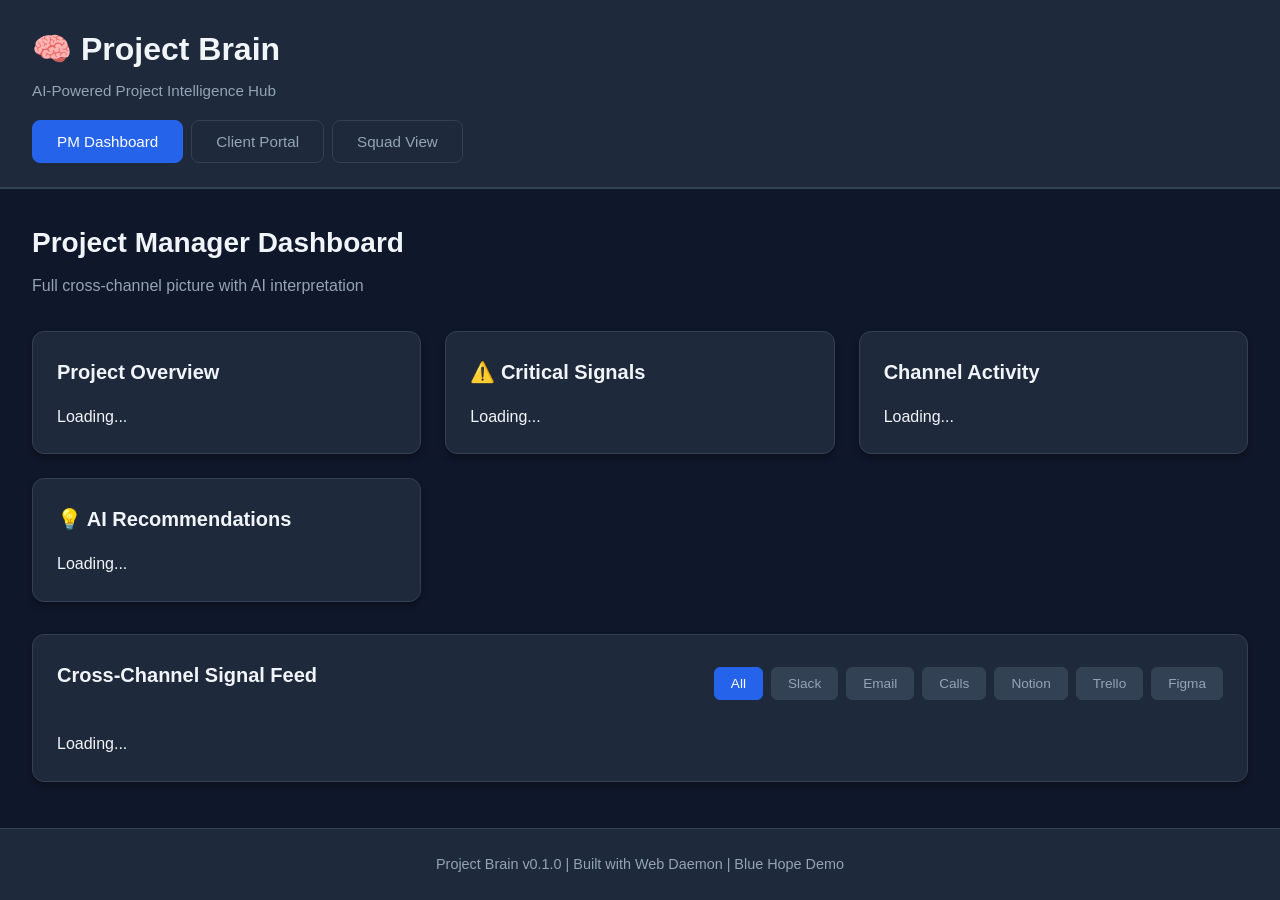
==== frontend/index.html @ 3ceb72b8 "dev: first version" ====
<!DOCTYPE html>
<html lang="en">
<head>
    <meta charset="UTF-8">
    <meta name="viewport" content="width=device-width, initial-scale=1.0">
    <title>Project Brain - Intelligence Hub</title>
    <link rel="webdaemon" href="../webdaemon.yml">
    <link rel="stylesheet" href="styles.css">
</head>
<body>
    <div id="app">
        <!-- Header -->
        <header class="header">
            <div class="header-content">
                <h1>🧠 Project Brain</h1>
                <p class="subtitle">AI-Powered Project Intelligence Hub</p>
            </div>
            <nav class="nav">
                <button class="nav-btn active" data-view="pm">PM Dashboard</button>
                <button class="nav-btn" data-view="client">Client Portal</button>
                <button class="nav-btn" data-view="squad">Squad View</button>
            </nav>
        </header>

        <!-- Main Content -->
        <main class="main-content">
            <!-- PM Dashboard View -->
            <div id="pm-view" class="view active">
                <div class="view-header">
                    <h2>Project Manager Dashboard</h2>
                    <p>Full cross-channel picture with AI interpretation</p>
                </div>

                <div class="dashboard-grid">
                    <!-- Overview Cards -->
                    <div class="card overview-card">
                        <h3>Project Overview</h3>
                        <div id="pm-overview" class="overview-content">
                            Loading...
                        </div>
                    </div>

                    <!-- Critical Signals -->
                    <div class="card critical-signals">
                        <h3>⚠️ Critical Signals</h3>
                        <div id="critical-signals" class="signals-list">
                            Loading...
                        </div>
                    </div>

                    <!-- Channel Breakdown -->
                    <div class="card channel-breakdown">
                        <h3>Channel Activity</h3>
                        <div id="channel-breakdown" class="channel-stats">
                            Loading...
                        </div>
                    </div>

                    <!-- Recommendations -->
                    <div class="card recommendations">
                        <h3>💡 AI Recommendations</h3>
                        <div id="recommendations" class="rec-list">
                            Loading...
                        </div>
                    </div>
                </div>

                <!-- Signal Feed -->
                <div class="card signal-feed">
                    <div class="feed-header">
                        <h3>Cross-Channel Signal Feed</h3>
                        <div class="feed-filters">
                            <button class="filter-btn active" data-filter="all">All</button>
                            <button class="filter-btn" data-filter="slack">Slack</button>
                            <button class="filter-btn" data-filter="email">Email</button>
                            <button class="filter-btn" data-filter="voice">Calls</button>
                            <button class="filter-btn" data-filter="notion">Notion</button>
                            <button class="filter-btn" data-filter="trello">Trello</button>
                            <button class="filter-btn" data-filter="figma">Figma</button>
                        </div>
                    </div>
                    <div id="signal-feed" class="feed-content">
                        Loading...
                    </div>
                </div>
            </div>

            <!-- Client Portal View -->
            <div id="client-view" class="view">
                <div class="view-header">
                    <h2>Client Portal</h2>
                    <p>Progress, budget, and decision impact</p>
                </div>

                <div class="client-grid">
                    <!-- Progress -->
                    <div class="card progress-card">
                        <h3>Project Progress</h3>
                        <div id="client-progress" class="progress-content">
                            Loading...
                        </div>
                    </div>

                    <!-- Budget -->
                    <div class="card budget-card">
                        <h3>Budget Overview</h3>
                        <div id="client-budget" class="budget-content">
                            Loading...
                        </div>
                    </div>

                    <!-- Timeline -->
                    <div class="card timeline-card">
                        <h3>Timeline</h3>
                        <div id="client-timeline" class="timeline-content">
                            Loading...
                        </div>
                    </div>

                    <!-- Recent Decisions -->
                    <div class="card decisions-card">
                        <h3>Recent Decisions</h3>
                        <div id="client-decisions" class="decisions-content">
                            Loading...
                        </div>
                    </div>

                    <!-- Pending Decisions -->
                    <div class="card pending-card">
                        <h3>⏳ Pending Decisions</h3>
                        <div id="pending-decisions" class="pending-content">
                            Loading...
                        </div>
                    </div>

                    <!-- Risks -->
                    <div class="card risks-card">
                        <h3>⚠️ Risks & Mitigation</h3>
                        <div id="client-risks" class="risks-content">
                            Loading...
                        </div>
                    </div>
                </div>

                <!-- Scenario Demo Section -->
                <div class="card scenario-demo">
                    <h3>🎯 Decision Impact Preview</h3>
                    <p class="demo-description">See the impact of a scope change before confirming it</p>
                    <div class="scenario-controls">
                        <button id="run-scenario" class="btn-primary">Run Scope Change Scenario</button>
                    </div>
                    <div id="scenario-results" class="scenario-content" style="display: none;">
                        Loading...
                    </div>
                </div>
            </div>

            <!-- Squad View -->
            <div id="squad-view" class="view">
                <div class="view-header">
                    <h2>Squad View</h2>
                    <p>Sprint health, blockers, and context</p>
                </div>

                <div class="squad-grid">
                    <!-- Sprint Health -->
                    <div class="card sprint-card">
                        <h3>Current Sprint</h3>
                        <div id="squad-sprint" class="sprint-content">
                            Loading...
                        </div>
                    </div>

                    <!-- Blockers -->
                    <div class="card blockers-card">
                        <h3>🚫 Active Blockers</h3>
                        <div id="squad-blockers" class="blockers-content">
                            Loading...
                        </div>
                    </div>

                    <!-- Context Updates -->
                    <div class="card context-card">
                        <h3>Context from Other Channels</h3>
                        <p class="card-subtitle">Important updates you might have missed</p>
                        <div id="squad-context" class="context-content">
                            Loading...
                        </div>
                    </div>

                    <!-- Upcoming Work -->
                    <div class="card upcoming-card">
                        <h3>Upcoming Work</h3>
                        <div id="squad-upcoming" class="upcoming-content">
                            Loading...
                        </div>
                    </div>
                </div>
            </div>
        </main>

        <!-- Footer -->
        <footer class="footer">
            <p>Project Brain v0.1.0 | Built with Web Daemon | Blue Hope Demo</p>
        </footer>
    </div>

    <script type="module" src="app.js"></script>
</body>
</html>
---- frontend/styles.css ----
:root {
    --primary: #2563eb;
    --primary-dark: #1e40af;
    --secondary: #10b981;
    --danger: #ef4444;
    --warning: #f59e0b;
    --success: #10b981;
    --bg: #0f172a;
    --bg-card: #1e293b;
    --bg-hover: #334155;
    --text: #f1f5f9;
    --text-secondary: #94a3b8;
    --border: #334155;
    --shadow: rgba(0, 0, 0, 0.3);
}

* {
    margin: 0;
    padding: 0;
    box-sizing: border-box;
}

body {
    font-family: -apple-system, BlinkMacSystemFont, 'Segoe UI', Roboto, Oxygen, Ubuntu, Cantarell, sans-serif;
    background: var(--bg);
    color: var(--text);
    line-height: 1.6;
}

#app {
    min-height: 100vh;
    display: flex;
    flex-direction: column;
}

/* Header */
.header {
    background: var(--bg-card);
    border-bottom: 2px solid var(--border);
    padding: 1.5rem 2rem;
}

.header-content {
    margin-bottom: 1rem;
}

.header h1 {
    font-size: 2rem;
    font-weight: 700;
    margin-bottom: 0.25rem;
}

.subtitle {
    color: var(--text-secondary);
    font-size: 0.95rem;
}

.nav {
    display: flex;
    gap: 0.5rem;
}

.nav-btn {
    padding: 0.75rem 1.5rem;
    background: transparent;
    color: var(--text-secondary);
    border: 1px solid var(--border);
    border-radius: 8px;
    cursor: pointer;
    font-size: 0.95rem;
    font-weight: 500;
    transition: all 0.2s;
}

.nav-btn:hover {
    background: var(--bg-hover);
    color: var(--text);
}

.nav-btn.active {
    background: var(--primary);
    color: white;
    border-color: var(--primary);
}

/* Main Content */
.main-content {
    flex: 1;
    padding: 2rem;
    max-width: 1600px;
    margin: 0 auto;
    width: 100%;
}

.view {
    display: none;
}

.view.active {
    display: block;
}

.view-header {
    margin-bottom: 2rem;
}

.view-header h2 {
    font-size: 1.75rem;
    margin-bottom: 0.5rem;
}

.view-header p {
    color: var(--text-secondary);
}

/* Card */
.card {
    background: var(--bg-card);
    border: 1px solid var(--border);
    border-radius: 12px;
    padding: 1.5rem;
    box-shadow: 0 4px 6px var(--shadow);
}

.card h3 {
    font-size: 1.25rem;
    margin-bottom: 1rem;
    font-weight: 600;
}

.card-subtitle {
    color: var(--text-secondary);
    font-size: 0.9rem;
    margin-top: -0.5rem;
    margin-bottom: 1rem;
}

/* Dashboard Grid */
.dashboard-grid {
    display: grid;
    grid-template-columns: repeat(auto-fit, minmax(300px, 1fr));
    gap: 1.5rem;
    margin-bottom: 2rem;
}

/* Signal Feed */
.signal-feed {
    margin-top: 2rem;
}

.feed-header {
    display: flex;
    justify-content: space-between;
    align-items: center;
    margin-bottom: 1.5rem;
    flex-wrap: wrap;
    gap: 1rem;
}

.feed-filters {
    display: flex;
    gap: 0.5rem;
    flex-wrap: wrap;
}

.filter-btn {
    padding: 0.5rem 1rem;
    background: var(--bg-hover);
    color: var(--text-secondary);
    border: 1px solid var(--border);
    border-radius: 6px;
    cursor: pointer;
    font-size: 0.85rem;
    transition: all 0.2s;
}

.filter-btn:hover {
    background: var(--bg);
    color: var(--text);
}

.filter-btn.active {
    background: var(--primary);
    color: white;
    border-color: var(--primary);
}

.feed-content {
    max-height: 600px;
    overflow-y: auto;
}

/* Signal Item */
.signal-item {
    padding: 1rem;
    border-left: 4px solid var(--border);
    margin-bottom: 1rem;
    background: var(--bg);
    border-radius: 0 8px 8px 0;
    transition: all 0.2s;
}

.signal-item:hover {
    background: var(--bg-hover);
}

.signal-item.urgency-critical {
    border-left-color: var(--danger);
}

.signal-item.urgency-high {
    border-left-color: var(--warning);
}

.signal-item.urgency-medium {
    border-left-color: var(--primary);
}

.signal-item.urgency-low {
    border-left-color: var(--secondary);
}

.signal-header {
    display: flex;
    justify-content: space-between;
    align-items: center;
    margin-bottom: 0.5rem;
}

.signal-meta {
    display: flex;
    gap: 1rem;
    align-items: center;
}

.channel-badge {
    display: inline-block;
    padding: 0.25rem 0.75rem;
    background: var(--bg-hover);
    border-radius: 4px;
    font-size: 0.8rem;
    font-weight: 500;
    text-transform: capitalize;
}

.signal-time {
    color: var(--text-secondary);
    font-size: 0.85rem;
}

.urgency-badge {
    padding: 0.25rem 0.75rem;
    border-radius: 4px;
    font-size: 0.75rem;
    font-weight: 600;
    text-transform: uppercase;
}

.urgency-badge.critical {
    background: var(--danger);
    color: white;
}

.urgency-badge.high {
    background: var(--warning);
    color: white;
}

.urgency-badge.medium {
    background: var(--primary);
    color: white;
}

.urgency-badge.low {
    background: var(--secondary);
    color: white;
}

.signal-content {
    color: var(--text-secondary);
    margin-bottom: 0.5rem;
    font-size: 0.95rem;
}

.signal-interpretation {
    background: var(--bg-hover);
    padding: 0.75rem;
    border-radius: 6px;
    margin-top: 0.75rem;
    font-size: 0.9rem;
}

.signal-recommendations {
    margin-top: 0.75rem;
}

.signal-recommendations ul {
    list-style: none;
    padding-left: 0;
}

.signal-recommendations li {
    padding: 0.5rem 0;
    color: var(--text-secondary);
    font-size: 0.85rem;
}

.signal-recommendations li:before {
    content: "→ ";
    color: var(--primary);
    font-weight: bold;
    margin-right: 0.5rem;
}

/* Stats */
.stat-row {
    display: flex;
    justify-content: space-between;
    padding: 0.75rem 0;
    border-bottom: 1px solid var(--border);
}

.stat-row:last-child {
    border-bottom: none;
}

.stat-label {
    color: var(--text-secondary);
    font-weight: 500;
}

.stat-value {
    font-weight: 600;
}

.stat-value.positive {
    color: var(--success);
}

.stat-value.negative {
    color: var(--danger);
}

.stat-value.warning {
    color: var(--warning);
}

/* Health Badge */
.health-badge {
    display: inline-block;
    padding: 0.25rem 0.75rem;
    border-radius: 4px;
    font-size: 0.85rem;
    font-weight: 600;
}

.health-badge.healthy {
    background: rgba(16, 185, 129, 0.2);
    color: var(--success);
}

.health-badge.warning {
    background: rgba(245, 158, 11, 0.2);
    color: var(--warning);
}

.health-badge.critical {
    background: rgba(239, 68, 68, 0.2);
    color: var(--danger);
}

/* Progress Bar */
.progress-bar {
    height: 24px;
    background: var(--bg);
    border-radius: 12px;
    overflow: hidden;
    margin: 0.5rem 0;
}

.progress-fill {
    height: 100%;
    background: linear-gradient(90deg, var(--primary), var(--secondary));
    display: flex;
    align-items: center;
    justify-content: center;
    color: white;
    font-size: 0.85rem;
    font-weight: 600;
    transition: width 0.3s ease;
}

/* Client Grid */
.client-grid {
    display: grid;
    grid-template-columns: repeat(auto-fit, minmax(320px, 1fr));
    gap: 1.5rem;
}

/* Squad Grid */
.squad-grid {
    display: grid;
    grid-template-columns: repeat(auto-fit, minmax(300px, 1fr));
    gap: 1.5rem;
}

/* Buttons */
.btn-primary {
    padding: 0.75rem 1.5rem;
    background: var(--primary);
    color: white;
    border: none;
    border-radius: 8px;
    cursor: pointer;
    font-size: 1rem;
    font-weight: 600;
    transition: all 0.2s;
}

.btn-primary:hover {
    background: var(--primary-dark);
    transform: translateY(-1px);
    box-shadow: 0 4px 12px rgba(37, 99, 235, 0.4);
}

/* Scenario Demo */
.scenario-demo {
    margin-top: 2rem;
}

.demo-description {
    color: var(--text-secondary);
    margin-bottom: 1rem;
}

.scenario-controls {
    margin-bottom: 1.5rem;
}

.scenario-content {
    background: var(--bg);
    padding: 1.5rem;
    border-radius: 8px;
    margin-top: 1rem;
}

.scenario-section {
    margin-bottom: 2rem;
}

.scenario-section h4 {
    margin-bottom: 1rem;
    color: var(--primary);
}

.comparison-grid {
    display: grid;
    grid-template-columns: 1fr 1fr;
    gap: 1rem;
}

.comparison-box {
    padding: 1rem;
    background: var(--bg-card);
    border-radius: 8px;
    border: 1px solid var(--border);
}

.comparison-box h5 {
    margin-bottom: 0.75rem;
    font-size: 0.9rem;
    text-transform: uppercase;
    color: var(--text-secondary);
}

/* List Styles */
.rec-list, .risks-content, .decisions-content, .pending-content {
    list-style: none;
}

.rec-list li, .risk-item, .decision-item, .pending-item {
    padding: 0.75rem;
    background: var(--bg);
    border-radius: 6px;
    margin-bottom: 0.75rem;
}

/* Footer */
.footer {
    background: var(--bg-card);
    border-top: 1px solid var(--border);
    padding: 1.5rem 2rem;
    text-align: center;
    color: var(--text-secondary);
    font-size: 0.9rem;
}

/* Scrollbar */
::-webkit-scrollbar {
    width: 8px;
}

::-webkit-scrollbar-track {
    background: var(--bg);
}

::-webkit-scrollbar-thumb {
    background: var(--border);
    border-radius: 4px;
}

::-webkit-scrollbar-thumb:hover {
    background: var(--bg-hover);
}

/* Responsive */
@media (max-width: 768px) {
    .main-content {
        padding: 1rem;
    }

    .dashboard-grid, .client-grid, .squad-grid {
        grid-template-columns: 1fr;
    }

    .comparison-grid {
        grid-template-columns: 1fr;
    }

    .feed-header {
        flex-direction: column;
        align-items: flex-start;
    }
}
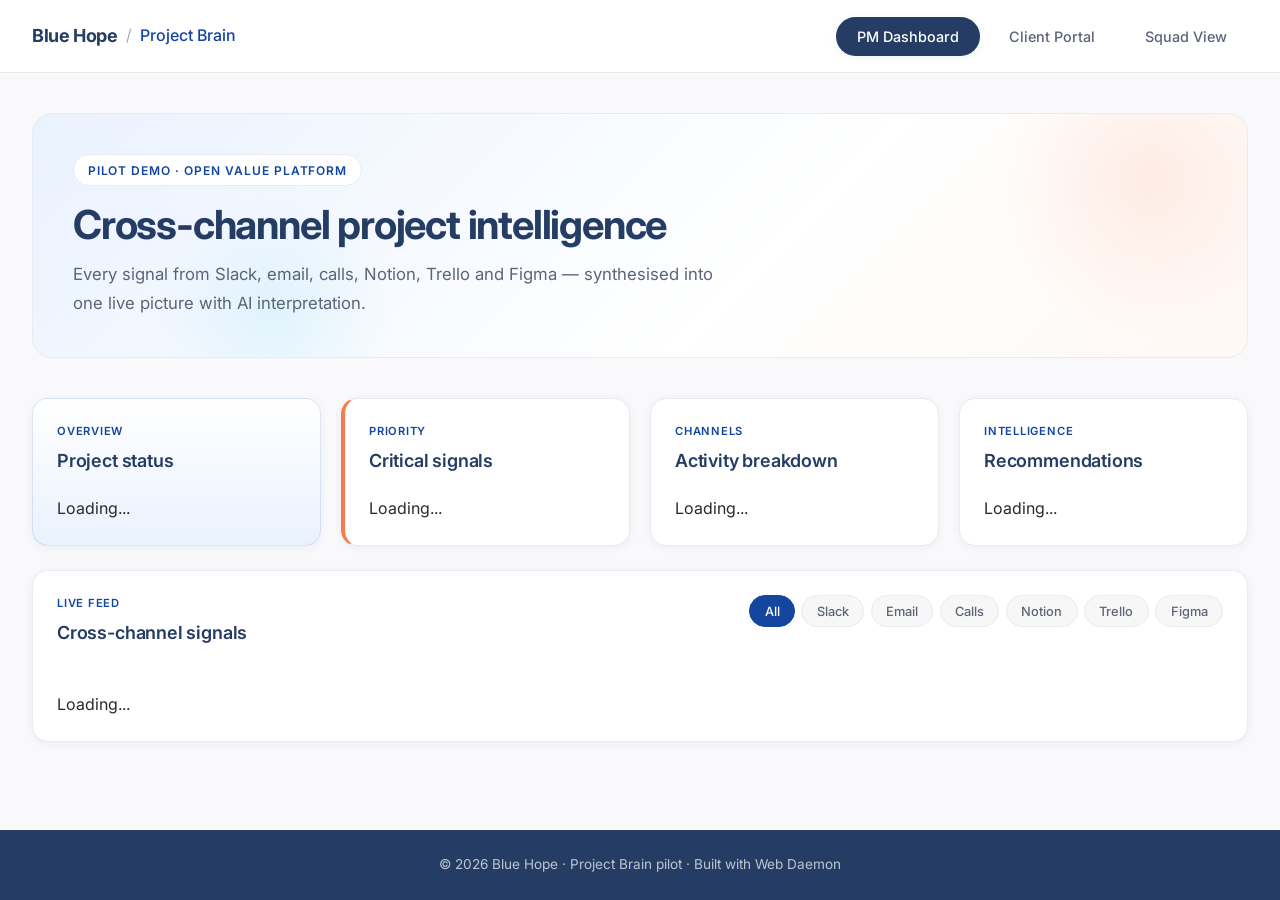
==== commit 9228e666: "dev: changes in frontend added" ====
--- a/frontend/index.html
+++ b/frontend/index.html
@@ -3,72 +3,70 @@
 <head>
     <meta charset="UTF-8">
     <meta name="viewport" content="width=device-width, initial-scale=1.0">
-    <title>Project Brain - Intelligence Hub</title>
+    <title>Project Brain — Blue Hope</title>
     <link rel="webdaemon" href="../webdaemon.yml">
+    <link rel="preconnect" href="https://fonts.googleapis.com">
+    <link rel="preconnect" href="https://fonts.gstatic.com" crossorigin>
+    <link href="https://fonts.googleapis.com/css2?family=Inter:wght@400;500;600;700&display=swap" rel="stylesheet">
     <link rel="stylesheet" href="styles.css">
 </head>
 <body>
     <div id="app">
-        <!-- Header -->
-        <header class="header">
-            <div class="header-content">
-                <h1>🧠 Project Brain</h1>
-                <p class="subtitle">AI-Powered Project Intelligence Hub</p>
+        <header class="site-header">
+            <div class="header-inner">
+                <a class="brand" href="#">
+                    <span class="brand-name">Blue Hope</span>
+                    <span class="brand-divider">/</span>
+                    <span class="brand-product">Project Brain</span>
+                </a>
+                <nav class="nav" aria-label="Main views">
+                    <button class="nav-btn active" data-view="pm">PM Dashboard</button>
+                    <button class="nav-btn" data-view="client">Client Portal</button>
+                    <button class="nav-btn" data-view="squad">Squad View</button>
+                </nav>
             </div>
-            <nav class="nav">
-                <button class="nav-btn active" data-view="pm">PM Dashboard</button>
-                <button class="nav-btn" data-view="client">Client Portal</button>
-                <button class="nav-btn" data-view="squad">Squad View</button>
-            </nav>
         </header>
 
-        <!-- Main Content -->
         <main class="main-content">
-            <!-- PM Dashboard View -->
             <div id="pm-view" class="view active">
-                <div class="view-header">
-                    <h2>Project Manager Dashboard</h2>
-                    <p>Full cross-channel picture with AI interpretation</p>
-                </div>
+                <section class="hero">
+                    <p class="eyebrow">Pilot demo · Open Value Platform</p>
+                    <h1>Cross-channel project intelligence</h1>
+                    <p class="hero-lead">Every signal from Slack, email, calls, Notion, Trello and Figma — synthesised into one live picture with AI interpretation.</p>
+                </section>
 
                 <div class="dashboard-grid">
-                    <!-- Overview Cards -->
-                    <div class="card overview-card">
-                        <h3>Project Overview</h3>
-                        <div id="pm-overview" class="overview-content">
-                            Loading...
-                        </div>
+                    <div class="card card-accent">
+                        <div class="card-label">Overview</div>
+                        <h3>Project status</h3>
+                        <div id="pm-overview" class="overview-content">Loading...</div>
                     </div>
 
-                    <!-- Critical Signals -->
-                    <div class="card critical-signals">
-                        <h3>⚠️ Critical Signals</h3>
-                        <div id="critical-signals" class="signals-list">
-                            Loading...
-                        </div>
+                    <div class="card card-alert">
+                        <div class="card-label">Priority</div>
+                        <h3>Critical signals</h3>
+                        <div id="critical-signals" class="signals-list">Loading...</div>
                     </div>
 
-                    <!-- Channel Breakdown -->
-                    <div class="card channel-breakdown">
-                        <h3>Channel Activity</h3>
-                        <div id="channel-breakdown" class="channel-stats">
-                            Loading...
-                        </div>
+                    <div class="card">
+                        <div class="card-label">Channels</div>
+                        <h3>Activity breakdown</h3>
+                        <div id="channel-breakdown" class="channel-stats">Loading...</div>
                     </div>
 
-                    <!-- Recommendations -->
-                    <div class="card recommendations">
-                        <h3>💡 AI Recommendations</h3>
-                        <div id="recommendations" class="rec-list">
-                            Loading...
-                        </div>
+                    <div class="card">
+                        <div class="card-label">Intelligence</div>
+                        <h3>Recommendations</h3>
+                        <div id="recommendations" class="rec-list">Loading...</div>
                     </div>
                 </div>
 
-                <!-- Signal Feed -->
                 <div class="card signal-feed">
                     <div class="feed-header">
-                        <h3>Cross-Channel Signal Feed</h3>
+                        <div>
+                            <div class="card-label">Live feed</div>
+                            <h3>Cross-channel signals</h3>
+                        </div>
                         <div class="feed-filters">
                             <button class="filter-btn active" data-filter="all">All</button>
                             <button class="filter-btn" data-filter="slack">Slack</button>
@@ -79,129 +77,106 @@
                             <button class="filter-btn" data-filter="figma">Figma</button>
                         </div>
                     </div>
-                    <div id="signal-feed" class="feed-content">
-                        Loading...
-                    </div>
+                    <div id="signal-feed" class="feed-content">Loading...</div>
                 </div>
             </div>
 
-            <!-- Client Portal View -->
             <div id="client-view" class="view">
-                <div class="view-header">
-                    <h2>Client Portal</h2>
-                    <p>Progress, budget, and decision impact</p>
-                </div>
+                <section class="hero hero-client">
+                    <p class="eyebrow">Client view</p>
+                    <h1>Progress, budget & decision impact</h1>
+                    <p class="hero-lead">A clear picture for stakeholders — without internal noise. See the consequence of any decision before you confirm it.</p>
+                </section>
 
                 <div class="client-grid">
-                    <!-- Progress -->
-                    <div class="card progress-card">
-                        <h3>Project Progress</h3>
-                        <div id="client-progress" class="progress-content">
-                            Loading...
-                        </div>
+                    <div class="card">
+                        <div class="card-label">Delivery</div>
+                        <h3>Project progress</h3>
+                        <div id="client-progress" class="progress-content">Loading...</div>
                     </div>
 
-                    <!-- Budget -->
-                    <div class="card budget-card">
-                        <h3>Budget Overview</h3>
-                        <div id="client-budget" class="budget-content">
-                            Loading...
-                        </div>
+                    <div class="card">
+                        <div class="card-label">Finance</div>
+                        <h3>Budget overview</h3>
+                        <div id="client-budget" class="budget-content">Loading...</div>
                     </div>
 
-                    <!-- Timeline -->
-                    <div class="card timeline-card">
+                    <div class="card">
+                        <div class="card-label">Schedule</div>
                         <h3>Timeline</h3>
-                        <div id="client-timeline" class="timeline-content">
-                            Loading...
-                        </div>
+                        <div id="client-timeline" class="timeline-content">Loading...</div>
                     </div>
 
-                    <!-- Recent Decisions -->
-                    <div class="card decisions-card">
-                        <h3>Recent Decisions</h3>
-                        <div id="client-decisions" class="decisions-content">
-                            Loading...
-                        </div>
+                    <div class="card">
+                        <div class="card-label">Decisions</div>
+                        <h3>Recent confirmations</h3>
+                        <div id="client-decisions" class="decisions-content">Loading...</div>
                     </div>
 
-                    <!-- Pending Decisions -->
-                    <div class="card pending-card">
-                        <h3>⏳ Pending Decisions</h3>
-                        <div id="pending-decisions" class="pending-content">
-                            Loading...
-                        </div>
+                    <div class="card card-alert">
+                        <div class="card-label">Action needed</div>
+                        <h3>Pending decisions</h3>
+                        <div id="pending-decisions" class="pending-content">Loading...</div>
                     </div>
 
-                    <!-- Risks -->
-                    <div class="card risks-card">
-                        <h3>⚠️ Risks & Mitigation</h3>
-                        <div id="client-risks" class="risks-content">
-                            Loading...
-                        </div>
+                    <div class="card">
+                        <div class="card-label">Risk</div>
+                        <h3>Risks & mitigation</h3>
+                        <div id="client-risks" class="risks-content">Loading...</div>
                     </div>
                 </div>
 
-                <!-- Scenario Demo Section -->
                 <div class="card scenario-demo">
-                    <h3>🎯 Decision Impact Preview</h3>
-                    <p class="demo-description">See the impact of a scope change before confirming it</p>
-                    <div class="scenario-controls">
-                        <button id="run-scenario" class="btn-primary">Run Scope Change Scenario</button>
+                    <div class="scenario-intro">
+                        <div>
+                            <div class="card-label">Demo scenario</div>
+                            <h3>Decision impact preview</h3>
+                            <p class="demo-description">See how a scope change ripples through budget, timeline and sprint capacity — before the client confirms.</p>
+                        </div>
+                        <button id="run-scenario" class="btn-primary">Run scope change scenario</button>
                     </div>
-                    <div id="scenario-results" class="scenario-content" style="display: none;">
-                        Loading...
-                    </div>
+                    <div id="scenario-results" class="scenario-content" hidden>Loading...</div>
                 </div>
             </div>
 
-            <!-- Squad View -->
             <div id="squad-view" class="view">
-                <div class="view-header">
-                    <h2>Squad View</h2>
-                    <p>Sprint health, blockers, and context</p>
-                </div>
+                <section class="hero hero-squad">
+                    <p class="eyebrow">Squad view</p>
+                    <h1>Sprint health & hidden context</h1>
+                    <p class="hero-lead">Blockers, velocity and important updates from channels the team isn't part of.</p>
+                </section>
 
                 <div class="squad-grid">
-                    <!-- Sprint Health -->
-                    <div class="card sprint-card">
-                        <h3>Current Sprint</h3>
-                        <div id="squad-sprint" class="sprint-content">
-                            Loading...
-                        </div>
+                    <div class="card card-accent">
+                        <div class="card-label">Sprint</div>
+                        <h3>Current sprint</h3>
+                        <div id="squad-sprint" class="sprint-content">Loading...</div>
                     </div>
 
-                    <!-- Blockers -->
-                    <div class="card blockers-card">
-                        <h3>🚫 Active Blockers</h3>
-                        <div id="squad-blockers" class="blockers-content">
-                            Loading...
-                        </div>
+                    <div class="card card-alert">
+                        <div class="card-label">Blockers</div>
+                        <h3>Active impediments</h3>
+                        <div id="squad-blockers" class="blockers-content">Loading...</div>
                     </div>
 
-                    <!-- Context Updates -->
-                    <div class="card context-card">
-                        <h3>Context from Other Channels</h3>
-                        <p class="card-subtitle">Important updates you might have missed</p>
-                        <div id="squad-context" class="context-content">
-                            Loading...
-                        </div>
+                    <div class="card">
+                        <div class="card-label">Context</div>
+                        <h3>From other channels</h3>
+                        <p class="card-subtitle">Updates you might have missed from calls and email</p>
+                        <div id="squad-context" class="context-content">Loading...</div>
                     </div>
 
-                    <!-- Upcoming Work -->
-                    <div class="card upcoming-card">
-                        <h3>Upcoming Work</h3>
-                        <div id="squad-upcoming" class="upcoming-content">
-                            Loading...
-                        </div>
+                    <div class="card">
+                        <div class="card-label">Backlog</div>
+                        <h3>Upcoming work</h3>
+                        <div id="squad-upcoming" class="upcoming-content">Loading...</div>
                     </div>
                 </div>
             </div>
         </main>
 
-        <!-- Footer -->
         <footer class="footer">
-            <p>Project Brain v0.1.0 | Built with Web Daemon | Blue Hope Demo</p>
+            <p>© 2026 Blue Hope · Project Brain pilot · Built with Web Daemon</p>
         </footer>
     </div>
 
--- a/frontend/styles.css
+++ b/frontend/styles.css
@@ -1,17 +1,36 @@
 :root {
-    --primary: #2563eb;
-    --primary-dark: #1e40af;
-    --secondary: #10b981;
-    --danger: #ef4444;
-    --warning: #f59e0b;
-    --success: #10b981;
-    --bg: #0f172a;
-    --bg-card: #1e293b;
-    --bg-hover: #334155;
-    --text: #f1f5f9;
-    --text-secondary: #94a3b8;
-    --border: #334155;
-    --shadow: rgba(0, 0, 0, 0.3);
+    --bh-navy: #253c64;
+    --bh-blue: #1446a0;
+    --bh-yellow: #ffbd11;
+    --bh-orange: #f7794e;
+    --bh-pink: #f73388;
+    --bh-sky: #6bd4f2;
+    --bh-success: #65bc7b;
+    --bh-danger: #e05252;
+    --bh-warning: #f7b900;
+
+    --bg: #f9f9fb;
+    --bg-alt: #f7f7f8;
+    --surface: #ffffff;
+    --surface-soft: #eaf2ff;
+    --surface-warm: #fff8f4;
+
+    --text: #2a2a2a;
+    --text-muted: #5c6478;
+    --text-light: #8b93a7;
+    --border: #e8ebf0;
+    --border-strong: #d4dae6;
+
+    --shadow-sm: 0 2px 8px rgba(37, 60, 100, 0.06);
+    --shadow-md: 0 8px 24px rgba(37, 60, 100, 0.08);
+    --shadow-lg: 0 16px 48px rgba(37, 60, 100, 0.1);
+
+    --radius: 16px;
+    --radius-sm: 10px;
+    --radius-pill: 100px;
+
+    --font: 'Inter', -apple-system, BlinkMacSystemFont, 'Segoe UI', sans-serif;
+    --header-height: 72px;
 }
 
 * {
@@ -21,10 +40,12 @@
 }
 
 body {
-    font-family: -apple-system, BlinkMacSystemFont, 'Segoe UI', Roboto, Oxygen, Ubuntu, Cantarell, sans-serif;
+    font-family: var(--font);
     background: var(--bg);
     color: var(--text);
     line-height: 1.6;
+    font-size: 16px;
+    -webkit-font-smoothing: antialiased;
 }
 
 #app {
@@ -34,190 +55,312 @@
 }
 
 /* Header */
-.header {
-    background: var(--bg-card);
-    border-bottom: 2px solid var(--border);
-    padding: 1.5rem 2rem;
-}
-
-.header-content {
-    margin-bottom: 1rem;
-}
-
-.header h1 {
-    font-size: 2rem;
+.site-header {
+    position: sticky;
+    top: 0;
+    z-index: 100;
+    background: rgba(255, 255, 255, 0.92);
+    backdrop-filter: blur(12px);
+    border-bottom: 1px solid var(--border);
+}
+
+.header-inner {
+    max-width: 1280px;
+    margin: 0 auto;
+    padding: 0 2rem;
+    height: var(--header-height);
+    display: flex;
+    align-items: center;
+    justify-content: space-between;
+    gap: 2rem;
+}
+
+.brand {
+    display: flex;
+    align-items: center;
+    gap: 0.5rem;
+    text-decoration: none;
+    flex-shrink: 0;
+}
+
+.brand-name {
     font-weight: 700;
-    margin-bottom: 0.25rem;
-}
-
-.subtitle {
-    color: var(--text-secondary);
-    font-size: 0.95rem;
+    font-size: 1.125rem;
+    color: var(--bh-navy);
+    letter-spacing: -0.02em;
+}
+
+.brand-divider {
+    color: var(--text-light);
+    font-weight: 300;
+}
+
+.brand-product {
+    font-weight: 500;
+    font-size: 1rem;
+    color: var(--bh-blue);
 }
 
 .nav {
     display: flex;
     gap: 0.5rem;
+    flex-wrap: wrap;
 }
 
 .nav-btn {
-    padding: 0.75rem 1.5rem;
+    padding: 0.625rem 1.25rem;
     background: transparent;
-    color: var(--text-secondary);
-    border: 1px solid var(--border);
-    border-radius: 8px;
+    color: var(--text-muted);
+    border: 1px solid transparent;
+    border-radius: var(--radius-pill);
     cursor: pointer;
-    font-size: 0.95rem;
+    font-family: var(--font);
+    font-size: 0.9rem;
     font-weight: 500;
-    transition: all 0.2s;
+    transition: all 0.2s ease;
 }
 
 .nav-btn:hover {
-    background: var(--bg-hover);
-    color: var(--text);
+    color: var(--bh-navy);
+    background: var(--surface-soft);
 }
 
 .nav-btn.active {
-    background: var(--primary);
+    background: var(--bh-navy);
     color: white;
-    border-color: var(--primary);
-}
-
-/* Main Content */
+    box-shadow: var(--shadow-sm);
+}
+
+/* Main */
 .main-content {
     flex: 1;
-    padding: 2rem;
-    max-width: 1600px;
+    padding: 2.5rem 2rem 4rem;
+    max-width: 1280px;
     margin: 0 auto;
     width: 100%;
 }
 
 .view {
     display: none;
+    animation: fadeIn 0.3s ease;
 }
 
 .view.active {
     display: block;
 }
 
-.view-header {
-    margin-bottom: 2rem;
-}
-
-.view-header h2 {
-    font-size: 1.75rem;
-    margin-bottom: 0.5rem;
-}
-
-.view-header p {
-    color: var(--text-secondary);
-}
-
-/* Card */
+@keyframes fadeIn {
+    from { opacity: 0; transform: translateY(8px); }
+    to { opacity: 1; transform: translateY(0); }
+}
+
+/* Hero */
+.hero {
+    margin-bottom: 2.5rem;
+    padding: 2.5rem;
+    background: linear-gradient(135deg, var(--surface-soft) 0%, var(--surface) 60%, var(--surface-warm) 100%);
+    border-radius: calc(var(--radius) + 4px);
+    border: 1px solid var(--border);
+    position: relative;
+    overflow: hidden;
+}
+
+.hero::before {
+    content: '';
+    position: absolute;
+    top: -40%;
+    right: -5%;
+    width: 320px;
+    height: 320px;
+    background: radial-gradient(circle, rgba(247, 121, 78, 0.12) 0%, transparent 70%);
+    pointer-events: none;
+}
+
+.hero::after {
+    content: '';
+    position: absolute;
+    bottom: -30%;
+    left: 10%;
+    width: 240px;
+    height: 240px;
+    background: radial-gradient(circle, rgba(107, 212, 242, 0.15) 0%, transparent 70%);
+    pointer-events: none;
+}
+
+.hero > * {
+    position: relative;
+    z-index: 1;
+}
+
+.eyebrow {
+    display: inline-block;
+    font-size: 0.75rem;
+    font-weight: 600;
+    text-transform: uppercase;
+    letter-spacing: 0.08em;
+    color: var(--bh-blue);
+    background: white;
+    padding: 0.35rem 0.85rem;
+    border-radius: var(--radius-pill);
+    border: 1px solid var(--border);
+    margin-bottom: 1rem;
+}
+
+.hero h1 {
+    font-size: clamp(1.75rem, 4vw, 2.5rem);
+    font-weight: 700;
+    color: var(--bh-navy);
+    letter-spacing: -0.03em;
+    line-height: 1.15;
+    margin-bottom: 0.75rem;
+    max-width: 720px;
+}
+
+.hero-lead {
+    font-size: 1.05rem;
+    color: var(--text-muted);
+    max-width: 640px;
+    line-height: 1.7;
+}
+
+/* Cards */
 .card {
-    background: var(--bg-card);
-    border: 1px solid var(--border);
-    border-radius: 12px;
+    background: var(--surface);
+    border: 1px solid var(--border);
+    border-radius: var(--radius);
     padding: 1.5rem;
-    box-shadow: 0 4px 6px var(--shadow);
+    box-shadow: var(--shadow-sm);
+    transition: box-shadow 0.2s ease, transform 0.2s ease;
+}
+
+.card:hover {
+    box-shadow: var(--shadow-md);
+}
+
+.card-accent {
+    background: linear-gradient(180deg, var(--surface) 0%, var(--surface-soft) 100%);
+    border-color: rgba(20, 70, 160, 0.12);
+}
+
+.card-alert {
+    border-left: 4px solid var(--bh-orange);
+}
+
+.card-label {
+    font-size: 0.7rem;
+    font-weight: 600;
+    text-transform: uppercase;
+    letter-spacing: 0.07em;
+    color: var(--bh-blue);
+    margin-bottom: 0.35rem;
 }
 
 .card h3 {
-    font-size: 1.25rem;
+    font-size: 1.125rem;
+    font-weight: 600;
+    color: var(--bh-navy);
+    margin-bottom: 1.25rem;
+    letter-spacing: -0.01em;
+}
+
+.card-subtitle {
+    color: var(--text-muted);
+    font-size: 0.875rem;
+    margin-top: -0.75rem;
     margin-bottom: 1rem;
-    font-weight: 600;
-}
-
-.card-subtitle {
-    color: var(--text-secondary);
-    font-size: 0.9rem;
-    margin-top: -0.5rem;
-    margin-bottom: 1rem;
-}
-
-/* Dashboard Grid */
-.dashboard-grid {
+}
+
+/* Grids */
+.dashboard-grid,
+.client-grid,
+.squad-grid {
     display: grid;
-    grid-template-columns: repeat(auto-fit, minmax(300px, 1fr));
-    gap: 1.5rem;
-    margin-bottom: 2rem;
-}
-
-/* Signal Feed */
+    grid-template-columns: repeat(auto-fit, minmax(280px, 1fr));
+    gap: 1.25rem;
+    margin-bottom: 1.5rem;
+}
+
+/* Signal feed */
 .signal-feed {
-    margin-top: 2rem;
+    margin-top: 0.5rem;
 }
 
 .feed-header {
     display: flex;
     justify-content: space-between;
-    align-items: center;
+    align-items: flex-start;
     margin-bottom: 1.5rem;
     flex-wrap: wrap;
-    gap: 1rem;
+    gap: 1.25rem;
 }
 
 .feed-filters {
     display: flex;
-    gap: 0.5rem;
+    gap: 0.4rem;
     flex-wrap: wrap;
 }
 
 .filter-btn {
-    padding: 0.5rem 1rem;
-    background: var(--bg-hover);
-    color: var(--text-secondary);
-    border: 1px solid var(--border);
-    border-radius: 6px;
+    padding: 0.45rem 0.9rem;
+    background: var(--bg-alt);
+    color: var(--text-muted);
+    border: 1px solid var(--border);
+    border-radius: var(--radius-pill);
     cursor: pointer;
-    font-size: 0.85rem;
-    transition: all 0.2s;
+    font-family: var(--font);
+    font-size: 0.8rem;
+    font-weight: 500;
+    transition: all 0.2s ease;
 }
 
 .filter-btn:hover {
-    background: var(--bg);
-    color: var(--text);
+    background: var(--surface-soft);
+    color: var(--bh-navy);
+    border-color: var(--border-strong);
 }
 
 .filter-btn.active {
-    background: var(--primary);
+    background: var(--bh-blue);
     color: white;
-    border-color: var(--primary);
+    border-color: var(--bh-blue);
 }
 
 .feed-content {
-    max-height: 600px;
+    max-height: 640px;
     overflow-y: auto;
-}
-
-/* Signal Item */
+    padding-right: 0.25rem;
+}
+
+/* Signal items */
 .signal-item {
-    padding: 1rem;
-    border-left: 4px solid var(--border);
-    margin-bottom: 1rem;
-    background: var(--bg);
-    border-radius: 0 8px 8px 0;
-    transition: all 0.2s;
+    padding: 1.125rem 1.25rem;
+    border-left: 3px solid var(--border-strong);
+    margin-bottom: 0.875rem;
+    background: var(--bg-alt);
+    border-radius: 0 var(--radius-sm) var(--radius-sm) 0;
+    transition: background 0.2s ease;
 }
 
 .signal-item:hover {
-    background: var(--bg-hover);
+    background: var(--surface-soft);
 }
 
 .signal-item.urgency-critical {
-    border-left-color: var(--danger);
+    border-left-color: var(--bh-danger);
+    background: #fef5f5;
 }
 
 .signal-item.urgency-high {
-    border-left-color: var(--warning);
+    border-left-color: var(--bh-orange);
+    background: var(--surface-warm);
 }
 
 .signal-item.urgency-medium {
-    border-left-color: var(--primary);
+    border-left-color: var(--bh-blue);
 }
 
 .signal-item.urgency-low {
-    border-left-color: var(--secondary);
+    border-left-color: var(--bh-success);
 }
 
 .signal-header {
@@ -225,73 +368,93 @@
     justify-content: space-between;
     align-items: center;
     margin-bottom: 0.5rem;
+    gap: 0.75rem;
+    flex-wrap: wrap;
 }
 
 .signal-meta {
     display: flex;
-    gap: 1rem;
+    gap: 0.75rem;
     align-items: center;
+    flex-wrap: wrap;
 }
 
 .channel-badge {
     display: inline-block;
-    padding: 0.25rem 0.75rem;
-    background: var(--bg-hover);
-    border-radius: 4px;
+    padding: 0.2rem 0.65rem;
+    background: white;
+    border: 1px solid var(--border);
+    border-radius: var(--radius-pill);
+    font-size: 0.75rem;
+    font-weight: 600;
+    text-transform: capitalize;
+    color: var(--bh-navy);
+}
+
+.signal-time {
+    color: var(--text-light);
     font-size: 0.8rem;
-    font-weight: 500;
-    text-transform: capitalize;
-}
-
-.signal-time {
-    color: var(--text-secondary);
-    font-size: 0.85rem;
+}
+
+.signal-author {
+    color: var(--text-muted);
+    font-size: 0.8rem;
 }
 
 .urgency-badge {
-    padding: 0.25rem 0.75rem;
-    border-radius: 4px;
-    font-size: 0.75rem;
-    font-weight: 600;
+    padding: 0.2rem 0.65rem;
+    border-radius: var(--radius-pill);
+    font-size: 0.65rem;
+    font-weight: 700;
     text-transform: uppercase;
+    letter-spacing: 0.04em;
 }
 
 .urgency-badge.critical {
-    background: var(--danger);
+    background: var(--bh-danger);
     color: white;
 }
 
 .urgency-badge.high {
-    background: var(--warning);
+    background: var(--bh-orange);
     color: white;
 }
 
 .urgency-badge.medium {
-    background: var(--primary);
+    background: var(--bh-blue);
     color: white;
 }
 
 .urgency-badge.low {
-    background: var(--secondary);
+    background: var(--bh-success);
     color: white;
 }
 
 .signal-content {
-    color: var(--text-secondary);
+    color: var(--text-muted);
     margin-bottom: 0.5rem;
-    font-size: 0.95rem;
+    font-size: 0.925rem;
+    line-height: 1.6;
 }
 
 .signal-interpretation {
-    background: var(--bg-hover);
-    padding: 0.75rem;
-    border-radius: 6px;
+    background: white;
+    padding: 0.875rem 1rem;
+    border-radius: var(--radius-sm);
     margin-top: 0.75rem;
-    font-size: 0.9rem;
+    font-size: 0.875rem;
+    border: 1px solid var(--border);
+    color: var(--text);
+}
+
+.signal-interpretation strong {
+    color: var(--bh-blue);
+    font-weight: 600;
 }
 
 .signal-recommendations {
     margin-top: 0.75rem;
+    font-size: 0.85rem;
 }
 
 .signal-recommendations ul {
@@ -300,15 +463,14 @@
 }
 
 .signal-recommendations li {
-    padding: 0.5rem 0;
-    color: var(--text-secondary);
-    font-size: 0.85rem;
-}
-
-.signal-recommendations li:before {
-    content: "→ ";
-    color: var(--primary);
-    font-weight: bold;
+    padding: 0.35rem 0;
+    color: var(--text-muted);
+}
+
+.signal-recommendations li::before {
+    content: "→";
+    color: var(--bh-orange);
+    font-weight: 700;
     margin-right: 0.5rem;
 }
 
@@ -316,8 +478,10 @@
 .stat-row {
     display: flex;
     justify-content: space-between;
-    padding: 0.75rem 0;
+    align-items: center;
+    padding: 0.7rem 0;
     border-bottom: 1px solid var(--border);
+    gap: 1rem;
 }
 
 .stat-row:last-child {
@@ -325,132 +489,140 @@
 }
 
 .stat-label {
-    color: var(--text-secondary);
+    color: var(--text-muted);
+    font-size: 0.9rem;
     font-weight: 500;
 }
 
 .stat-value {
     font-weight: 600;
-}
-
-.stat-value.positive {
-    color: var(--success);
-}
-
-.stat-value.negative {
-    color: var(--danger);
-}
-
-.stat-value.warning {
-    color: var(--warning);
-}
-
-/* Health Badge */
+    color: var(--bh-navy);
+    text-align: right;
+}
+
+.stat-value.positive { color: var(--bh-success); }
+.stat-value.negative { color: var(--bh-danger); }
+.stat-value.warning { color: var(--bh-orange); }
+
+/* Health badges */
 .health-badge {
     display: inline-block;
     padding: 0.25rem 0.75rem;
-    border-radius: 4px;
-    font-size: 0.85rem;
+    border-radius: var(--radius-pill);
+    font-size: 0.8rem;
     font-weight: 600;
 }
 
 .health-badge.healthy {
-    background: rgba(16, 185, 129, 0.2);
-    color: var(--success);
+    background: rgba(101, 188, 123, 0.15);
+    color: #3d8f57;
 }
 
 .health-badge.warning {
-    background: rgba(245, 158, 11, 0.2);
-    color: var(--warning);
+    background: rgba(247, 185, 0, 0.15);
+    color: #b8860b;
 }
 
 .health-badge.critical {
-    background: rgba(239, 68, 68, 0.2);
-    color: var(--danger);
-}
-
-/* Progress Bar */
+    background: rgba(224, 82, 82, 0.12);
+    color: var(--bh-danger);
+}
+
+/* Progress bar */
 .progress-bar {
-    height: 24px;
-    background: var(--bg);
-    border-radius: 12px;
+    height: 10px;
+    background: var(--bg-alt);
+    border-radius: var(--radius-pill);
     overflow: hidden;
-    margin: 0.5rem 0;
+    margin: 0.75rem 0;
+    border: 1px solid var(--border);
 }
 
 .progress-fill {
     height: 100%;
-    background: linear-gradient(90deg, var(--primary), var(--secondary));
+    background: linear-gradient(90deg, var(--bh-blue), var(--bh-sky));
+    border-radius: var(--radius-pill);
+    transition: width 0.4s ease;
+    min-width: 2%;
+}
+
+.progress-fill-labeled {
+    height: 28px;
     display: flex;
     align-items: center;
     justify-content: center;
     color: white;
-    font-size: 0.85rem;
-    font-weight: 600;
-    transition: width 0.3s ease;
-}
-
-/* Client Grid */
-.client-grid {
-    display: grid;
-    grid-template-columns: repeat(auto-fit, minmax(320px, 1fr));
-    gap: 1.5rem;
-}
-
-/* Squad Grid */
-.squad-grid {
-    display: grid;
-    grid-template-columns: repeat(auto-fit, minmax(300px, 1fr));
-    gap: 1.5rem;
+    font-size: 0.75rem;
+    font-weight: 600;
 }
 
 /* Buttons */
 .btn-primary {
-    padding: 0.75rem 1.5rem;
-    background: var(--primary);
+    padding: 0.875rem 1.75rem;
+    background: var(--bh-orange);
     color: white;
     border: none;
-    border-radius: 8px;
+    border-radius: var(--radius-pill);
     cursor: pointer;
-    font-size: 1rem;
-    font-weight: 600;
-    transition: all 0.2s;
+    font-family: var(--font);
+    font-size: 0.95rem;
+    font-weight: 600;
+    transition: all 0.2s ease;
+    white-space: nowrap;
+    box-shadow: 0 4px 14px rgba(247, 121, 78, 0.35);
 }
 
 .btn-primary:hover {
-    background: var(--primary-dark);
+    background: #e56a3d;
     transform: translateY(-1px);
-    box-shadow: 0 4px 12px rgba(37, 99, 235, 0.4);
-}
-
-/* Scenario Demo */
+    box-shadow: 0 6px 20px rgba(247, 121, 78, 0.4);
+}
+
+.btn-primary:active {
+    transform: translateY(0);
+}
+
+/* Scenario */
 .scenario-demo {
-    margin-top: 2rem;
+    margin-top: 1.5rem;
+}
+
+.scenario-intro {
+    display: flex;
+    justify-content: space-between;
+    align-items: flex-start;
+    gap: 2rem;
+    flex-wrap: wrap;
 }
 
 .demo-description {
-    color: var(--text-secondary);
-    margin-bottom: 1rem;
-}
-
-.scenario-controls {
-    margin-bottom: 1.5rem;
+    color: var(--text-muted);
+    margin-top: 0.5rem;
+    max-width: 520px;
+    font-size: 0.925rem;
 }
 
 .scenario-content {
-    background: var(--bg);
+    background: var(--bg-alt);
     padding: 1.5rem;
-    border-radius: 8px;
-    margin-top: 1rem;
+    border-radius: var(--radius-sm);
+    margin-top: 1.5rem;
+    border: 1px solid var(--border);
 }
 
 .scenario-section {
     margin-bottom: 2rem;
 }
 
+.scenario-section:last-child {
+    margin-bottom: 0;
+}
+
 .scenario-section h4 {
     margin-bottom: 1rem;
-    color: var(--primary);
+    color: var(--bh-navy);
+    font-size: 1rem;
+    font-weight: 600;
 }
 
 .comparison-grid {
@@ -460,66 +632,153 @@
 }
 
 .comparison-box {
-    padding: 1rem;
-    background: var(--bg-card);
-    border-radius: 8px;
-    border: 1px solid var(--border);
+    padding: 1.25rem;
+    background: white;
+    border-radius: var(--radius-sm);
+    border: 1px solid var(--border);
+}
+
+.comparison-box.recommended {
+    border: 2px solid var(--bh-blue);
+    background: var(--surface-soft);
 }
 
 .comparison-box h5 {
     margin-bottom: 0.75rem;
+    font-size: 0.75rem;
+    text-transform: uppercase;
+    letter-spacing: 0.05em;
+    color: var(--text-light);
+    font-weight: 600;
+}
+
+.option-header {
+    display: flex;
+    justify-content: space-between;
+    align-items: center;
+    margin-bottom: 0.75rem;
+}
+
+.option-header h5 {
+    margin: 0;
+    font-size: 1rem;
+    text-transform: none;
+    letter-spacing: normal;
+    color: var(--bh-navy);
+}
+
+/* Lists */
+.rec-list,
+.risks-content,
+.decisions-content,
+.pending-content {
+    list-style: none;
+}
+
+.rec-list li,
+.risk-item,
+.decision-item,
+.pending-item,
+.blocker-item {
+    padding: 0.875rem 1rem;
+    background: var(--bg-alt);
+    border-radius: var(--radius-sm);
+    margin-bottom: 0.625rem;
+    border: 1px solid var(--border);
     font-size: 0.9rem;
+    line-height: 1.55;
+}
+
+.rec-list li:last-child,
+.risk-item:last-child,
+.decision-item:last-child,
+.pending-item:last-child {
+    margin-bottom: 0;
+}
+
+.empty-state {
+    color: var(--text-light);
+    font-size: 0.9rem;
+    font-style: italic;
+}
+
+.item-meta {
+    color: var(--text-light);
+    font-size: 0.8rem;
+    margin-bottom: 0.35rem;
+}
+
+.item-highlight {
+    color: var(--bh-blue);
+    font-size: 0.875rem;
+    margin-top: 0.5rem;
+    font-weight: 500;
+}
+
+.item-warning {
+    color: var(--bh-orange);
+    font-size: 0.875rem;
+    margin-top: 0.5rem;
+    font-weight: 600;
+}
+
+.item-danger {
+    color: var(--bh-danger);
+    font-size: 0.75rem;
+    font-weight: 700;
     text-transform: uppercase;
-    color: var(--text-secondary);
-}
-
-/* List Styles */
-.rec-list, .risks-content, .decisions-content, .pending-content {
-    list-style: none;
-}
-
-.rec-list li, .risk-item, .decision-item, .pending-item {
-    padding: 0.75rem;
-    background: var(--bg);
-    border-radius: 6px;
-    margin-bottom: 0.75rem;
+    letter-spacing: 0.04em;
+    margin-bottom: 0.35rem;
 }
 
 /* Footer */
 .footer {
-    background: var(--bg-card);
-    border-top: 1px solid var(--border);
+    background: var(--bh-navy);
     padding: 1.5rem 2rem;
     text-align: center;
-    color: var(--text-secondary);
-    font-size: 0.9rem;
+    color: rgba(255, 255, 255, 0.7);
+    font-size: 0.85rem;
+}
+
+.footer p {
+    max-width: 1280px;
+    margin: 0 auto;
 }
 
 /* Scrollbar */
 ::-webkit-scrollbar {
-    width: 8px;
+    width: 6px;
 }
 
 ::-webkit-scrollbar-track {
-    background: var(--bg);
+    background: transparent;
 }
 
 ::-webkit-scrollbar-thumb {
-    background: var(--border);
-    border-radius: 4px;
-}
-
-::-webkit-scrollbar-thumb:hover {
-    background: var(--bg-hover);
+    background: var(--border-strong);
+    border-radius: var(--radius-pill);
 }
 
 /* Responsive */
 @media (max-width: 768px) {
+    .header-inner {
+        flex-direction: column;
+        height: auto;
+        padding: 1rem;
+        gap: 1rem;
+    }
+
     .main-content {
-        padding: 1rem;
+        padding: 1.25rem 1rem 3rem;
     }
 
-    .dashboard-grid, .client-grid, .squad-grid {
+    .hero {
+        padding: 1.5rem;
+    }
+
+    .dashboard-grid,
+    .client-grid,
+    .squad-grid {
         grid-template-columns: 1fr;
     }
 
@@ -529,6 +788,14 @@
 
     .feed-header {
         flex-direction: column;
-        align-items: flex-start;
     }
-}
+
+    .scenario-intro {
+        flex-direction: column;
+    }
+
+    .btn-primary {
+        width: 100%;
+        text-align: center;
+    }
+}
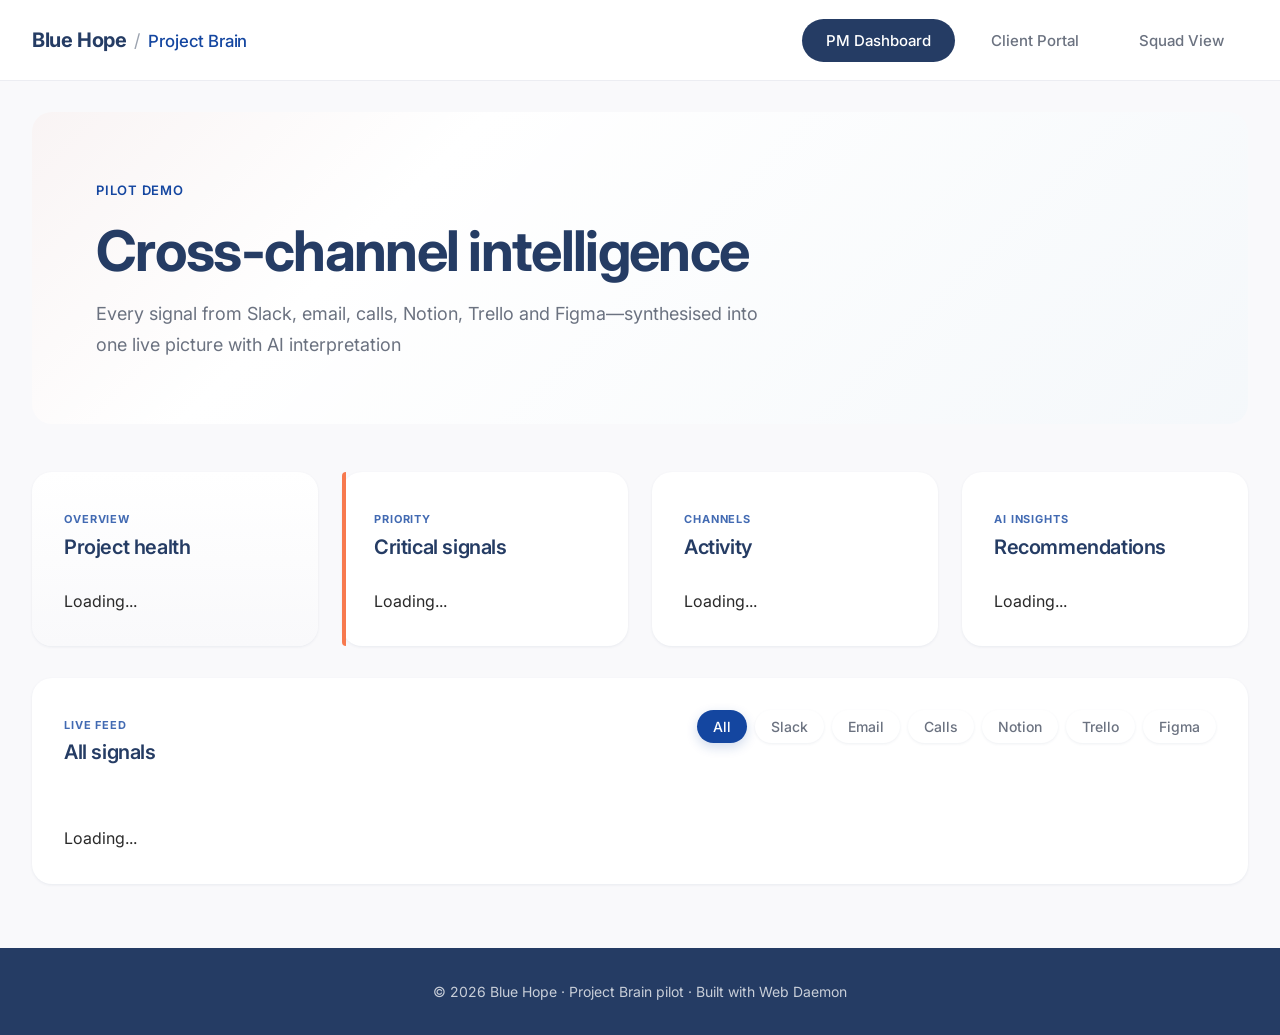
==== commit 78daf2e7: "dev: frontend update 2" ====
--- a/frontend/index.html
+++ b/frontend/index.html
@@ -30,42 +30,42 @@
         <main class="main-content">
             <div id="pm-view" class="view active">
                 <section class="hero">
-                    <p class="eyebrow">Pilot demo · Open Value Platform</p>
-                    <h1>Cross-channel project intelligence</h1>
-                    <p class="hero-lead">Every signal from Slack, email, calls, Notion, Trello and Figma — synthesised into one live picture with AI interpretation.</p>
+                    <p class="eyebrow">Pilot demo</p>
+                    <h1>Cross-channel intelligence</h1>
+                    <p class="hero-lead">Every signal from Slack, email, calls, Notion, Trello and Figma—synthesised into one live picture with AI interpretation</p>
                 </section>
 
                 <div class="dashboard-grid">
                     <div class="card card-accent">
-                        <div class="card-label">Overview</div>
-                        <h3>Project status</h3>
-                        <div id="pm-overview" class="overview-content">Loading...</div>
+                        <span class="card-label">Overview</span>
+                        <h3>Project health</h3>
+                        <div id="pm-overview">Loading...</div>
                     </div>
 
                     <div class="card card-alert">
-                        <div class="card-label">Priority</div>
+                        <span class="card-label">Priority</span>
                         <h3>Critical signals</h3>
-                        <div id="critical-signals" class="signals-list">Loading...</div>
+                        <div id="critical-signals">Loading...</div>
                     </div>
 
                     <div class="card">
-                        <div class="card-label">Channels</div>
-                        <h3>Activity breakdown</h3>
-                        <div id="channel-breakdown" class="channel-stats">Loading...</div>
+                        <span class="card-label">Channels</span>
+                        <h3>Activity</h3>
+                        <div id="channel-breakdown">Loading...</div>
                     </div>
 
                     <div class="card">
-                        <div class="card-label">Intelligence</div>
+                        <span class="card-label">AI insights</span>
                         <h3>Recommendations</h3>
-                        <div id="recommendations" class="rec-list">Loading...</div>
+                        <div id="recommendations">Loading...</div>
                     </div>
                 </div>
 
                 <div class="card signal-feed">
                     <div class="feed-header">
                         <div>
-                            <div class="card-label">Live feed</div>
-                            <h3>Cross-channel signals</h3>
+                            <span class="card-label">Live feed</span>
+                            <h3>All signals</h3>
                         </div>
                         <div class="feed-filters">
                             <button class="filter-btn active" data-filter="all">All</button>
@@ -82,94 +82,94 @@
             </div>
 
             <div id="client-view" class="view">
-                <section class="hero hero-client">
+                <section class="hero">
                     <p class="eyebrow">Client view</p>
-                    <h1>Progress, budget & decision impact</h1>
-                    <p class="hero-lead">A clear picture for stakeholders — without internal noise. See the consequence of any decision before you confirm it.</p>
+                    <h1>Clear picture, smart decisions</h1>
+                    <p class="hero-lead">See progress, budget and timeline—without internal noise. Understand the impact of any decision before confirming it</p>
                 </section>
 
                 <div class="client-grid">
                     <div class="card">
-                        <div class="card-label">Delivery</div>
-                        <h3>Project progress</h3>
-                        <div id="client-progress" class="progress-content">Loading...</div>
+                        <span class="card-label">Delivery</span>
+                        <h3>Progress</h3>
+                        <div id="client-progress">Loading...</div>
                     </div>
 
                     <div class="card">
-                        <div class="card-label">Finance</div>
-                        <h3>Budget overview</h3>
-                        <div id="client-budget" class="budget-content">Loading...</div>
+                        <span class="card-label">Finance</span>
+                        <h3>Budget</h3>
+                        <div id="client-budget">Loading...</div>
                     </div>
 
                     <div class="card">
-                        <div class="card-label">Schedule</div>
+                        <span class="card-label">Schedule</span>
                         <h3>Timeline</h3>
-                        <div id="client-timeline" class="timeline-content">Loading...</div>
+                        <div id="client-timeline">Loading...</div>
                     </div>
 
                     <div class="card">
-                        <div class="card-label">Decisions</div>
-                        <h3>Recent confirmations</h3>
-                        <div id="client-decisions" class="decisions-content">Loading...</div>
+                        <span class="card-label">Recent</span>
+                        <h3>Decisions</h3>
+                        <div id="client-decisions">Loading...</div>
                     </div>
 
                     <div class="card card-alert">
-                        <div class="card-label">Action needed</div>
-                        <h3>Pending decisions</h3>
-                        <div id="pending-decisions" class="pending-content">Loading...</div>
+                        <span class="card-label">Action needed</span>
+                        <h3>Pending</h3>
+                        <div id="pending-decisions">Loading...</div>
                     </div>
 
                     <div class="card">
-                        <div class="card-label">Risk</div>
-                        <h3>Risks & mitigation</h3>
-                        <div id="client-risks" class="risks-content">Loading...</div>
+                        <span class="card-label">Risk</span>
+                        <h3>Mitigation</h3>
+                        <div id="client-risks">Loading...</div>
                     </div>
                 </div>
 
                 <div class="card scenario-demo">
                     <div class="scenario-intro">
                         <div>
-                            <div class="card-label">Demo scenario</div>
+                            <span class="card-label">Demo</span>
                             <h3>Decision impact preview</h3>
-                            <p class="demo-description">See how a scope change ripples through budget, timeline and sprint capacity — before the client confirms.</p>
+                            <p class="demo-description">See how a scope change ripples through budget, timeline and capacity—before confirming</p>
                         </div>
-                        <button id="run-scenario" class="btn-primary">Run scope change scenario</button>
+                        <button id="run-scenario" class="btn-primary">Run scenario</button>
                     </div>
                     <div id="scenario-results" class="scenario-content" hidden>Loading...</div>
                 </div>
             </div>
 
             <div id="squad-view" class="view">
-                <section class="hero hero-squad">
+                <section class="hero">
                     <p class="eyebrow">Squad view</p>
-                    <h1>Sprint health & hidden context</h1>
-                    <p class="hero-lead">Blockers, velocity and important updates from channels the team isn't part of.</p>
+                    <h1>Sprint health & context</h1>
+                    <p class="hero-lead">Blockers, velocity and important updates from channels the team isn't part of</p>
                 </section>
 
                 <div class="squad-grid">
                     <div class="card card-accent">
-                        <div class="card-label">Sprint</div>
+                        <span class="card-label">Sprint</span>
                         <h3>Current sprint</h3>
-                        <div id="squad-sprint" class="sprint-content">Loading...</div>
+                        <div id="squad-sprint">Loading...</div>
                     </div>
 
                     <div class="card card-alert">
-                        <div class="card-label">Blockers</div>
-                        <h3>Active impediments</h3>
-                        <div id="squad-blockers" class="blockers-content">Loading...</div>
+                        <span class="card-label">Blockers</span>
+                        <h3>Impediments</h3>
+                        <div id="squad-blockers">Loading...</div>
                     </div>
 
                     <div class="card">
-                        <div class="card-label">Context</div>
-                        <h3>From other channels</h3>
-                        <p class="card-subtitle">Updates you might have missed from calls and email</p>
-                        <div id="squad-context" class="context-content">Loading...</div>
+                        <span class="card-label">Context</span>
+                        <h3>Other channels</h3>
+                        <p class="card-subtitle">Important updates from calls and email</p>
+                        <div id="squad-context">Loading...</div>
                     </div>
 
                     <div class="card">
-                        <div class="card-label">Backlog</div>
-                        <h3>Upcoming work</h3>
-                        <div id="squad-upcoming" class="upcoming-content">Loading...</div>
+                        <span class="card-label">Backlog</span>
+                        <h3>Upcoming</h3>
+                        <div id="squad-upcoming">Loading...</div>
                     </div>
                 </div>
             </div>
--- a/frontend/styles.css
+++ b/frontend/styles.css
@@ -1,36 +1,36 @@
 :root {
+    /* Blue Hope brand colors */
     --bh-navy: #253c64;
     --bh-blue: #1446a0;
+    --bh-orange: #f7794e;
     --bh-yellow: #ffbd11;
-    --bh-orange: #f7794e;
     --bh-pink: #f73388;
     --bh-sky: #6bd4f2;
-    --bh-success: #65bc7b;
-    --bh-danger: #e05252;
-    --bh-warning: #f7b900;
-
+    
+    /* Backgrounds - exactly from Blue Hope */
     --bg: #f9f9fb;
     --bg-alt: #f7f7f8;
     --surface: #ffffff;
-    --surface-soft: #eaf2ff;
-    --surface-warm: #fff8f4;
-
+    
+    /* Text */
     --text: #2a2a2a;
-    --text-muted: #5c6478;
-    --text-light: #8b93a7;
-    --border: #e8ebf0;
-    --border-strong: #d4dae6;
-
-    --shadow-sm: 0 2px 8px rgba(37, 60, 100, 0.06);
-    --shadow-md: 0 8px 24px rgba(37, 60, 100, 0.08);
-    --shadow-lg: 0 16px 48px rgba(37, 60, 100, 0.1);
-
-    --radius: 16px;
-    --radius-sm: 10px;
+    --text-muted: #6b7280;
+    --text-light: #9ca3af;
+    
+    /* Minimal borders */
+    --border-subtle: rgba(37, 60, 100, 0.08);
+    
+    /* Shadows - very subtle */
+    --shadow: 0 1px 3px rgba(37, 60, 100, 0.08);
+    --shadow-md: 0 4px 12px rgba(37, 60, 100, 0.06);
+    --shadow-hover: 0 8px 24px rgba(37, 60, 100, 0.08);
+    
+    --radius: 20px;
+    --radius-sm: 12px;
     --radius-pill: 100px;
-
-    --font: 'Inter', -apple-system, BlinkMacSystemFont, 'Segoe UI', sans-serif;
-    --header-height: 72px;
+    
+    --font: 'Inter', -apple-system, system-ui, sans-serif;
+    --spacing: clamp(1rem, 3vw, 2rem);
 }
 
 * {
@@ -43,7 +43,7 @@
     font-family: var(--font);
     background: var(--bg);
     color: var(--text);
-    line-height: 1.6;
+    line-height: 1.65;
     font-size: 16px;
     -webkit-font-smoothing: antialiased;
 }
@@ -59,16 +59,16 @@
     position: sticky;
     top: 0;
     z-index: 100;
-    background: rgba(255, 255, 255, 0.92);
-    backdrop-filter: blur(12px);
-    border-bottom: 1px solid var(--border);
+    background: rgba(255, 255, 255, 0.95);
+    backdrop-filter: blur(16px);
+    box-shadow: 0 1px 0 rgba(37, 60, 100, 0.06);
 }
 
 .header-inner {
-    max-width: 1280px;
+    max-width: 1320px;
     margin: 0 auto;
-    padding: 0 2rem;
-    height: var(--header-height);
+    padding: 0 var(--spacing);
+    height: 80px;
     display: flex;
     align-items: center;
     justify-content: space-between;
@@ -77,72 +77,71 @@
 
 .brand {
     display: flex;
-    align-items: center;
+    align-items: baseline;
     gap: 0.5rem;
     text-decoration: none;
-    flex-shrink: 0;
 }
 
 .brand-name {
     font-weight: 700;
-    font-size: 1.125rem;
+    font-size: 1.25rem;
     color: var(--bh-navy);
     letter-spacing: -0.02em;
 }
 
 .brand-divider {
     color: var(--text-light);
-    font-weight: 300;
+    font-size: 1.125rem;
 }
 
 .brand-product {
     font-weight: 500;
-    font-size: 1rem;
+    font-size: 1.05rem;
     color: var(--bh-blue);
+    letter-spacing: -0.01em;
 }
 
 .nav {
     display: flex;
-    gap: 0.5rem;
-    flex-wrap: wrap;
+    gap: 0.75rem;
 }
 
 .nav-btn {
-    padding: 0.625rem 1.25rem;
+    padding: 0.75rem 1.5rem;
     background: transparent;
     color: var(--text-muted);
-    border: 1px solid transparent;
+    border: none;
     border-radius: var(--radius-pill);
     cursor: pointer;
     font-family: var(--font);
-    font-size: 0.9rem;
+    font-size: 0.9375rem;
     font-weight: 500;
-    transition: all 0.2s ease;
+    transition: all 0.2s cubic-bezier(0.4, 0, 0.2, 1);
 }
 
 .nav-btn:hover {
     color: var(--bh-navy);
-    background: var(--surface-soft);
+    background: var(--bg);
 }
 
 .nav-btn.active {
     background: var(--bh-navy);
     color: white;
-    box-shadow: var(--shadow-sm);
 }
 
 /* Main */
 .main-content {
     flex: 1;
-    padding: 2.5rem 2rem 4rem;
-    max-width: 1280px;
+    padding: var(--spacing);
+    padding-bottom: 4rem;
+    max-width: 1320px;
     margin: 0 auto;
     width: 100%;
 }
 
 .view {
     display: none;
-    animation: fadeIn 0.3s ease;
+    animation: fadeIn 0.4s cubic-bezier(0.4, 0, 0.2, 1);
 }
 
 .view.active {
@@ -150,124 +149,105 @@
 }
 
 @keyframes fadeIn {
-    from { opacity: 0; transform: translateY(8px); }
+    from { opacity: 0; transform: translateY(16px); }
     to { opacity: 1; transform: translateY(0); }
 }
 
 /* Hero */
 .hero {
-    margin-bottom: 2.5rem;
-    padding: 2.5rem;
-    background: linear-gradient(135deg, var(--surface-soft) 0%, var(--surface) 60%, var(--surface-warm) 100%);
-    border-radius: calc(var(--radius) + 4px);
-    border: 1px solid var(--border);
+    margin-bottom: 3rem;
+    padding: clamp(2rem, 5vw, 4rem);
+    background: linear-gradient(135deg, 
+        rgba(247, 121, 78, 0.04) 0%, 
+        rgba(255, 255, 255, 1) 30%, 
+        rgba(107, 212, 242, 0.03) 100%
+    );
+    border-radius: var(--radius);
+}
+
+.eyebrow {
+    display: inline-flex;
+    align-items: center;
+    font-size: 0.8125rem;
+    font-weight: 600;
+    text-transform: uppercase;
+    letter-spacing: 0.06em;
+    color: var(--bh-blue);
+    margin-bottom: 1.25rem;
+}
+
+.hero h1 {
+    font-size: clamp(2rem, 5vw, 3.5rem);
+    font-weight: 700;
+    color: var(--bh-navy);
+    letter-spacing: -0.03em;
+    line-height: 1.1;
+    margin-bottom: 1rem;
+    max-width: 800px;
+}
+
+.hero-lead {
+    font-size: clamp(1rem, 2vw, 1.125rem);
+    color: var(--text-muted);
+    max-width: 680px;
+    line-height: 1.7;
+}
+
+/* Cards - minimal, clean */
+.card {
+    background: var(--surface);
+    border-radius: var(--radius);
+    padding: clamp(1.5rem, 3vw, 2rem);
+    box-shadow: var(--shadow);
+    transition: box-shadow 0.3s cubic-bezier(0.4, 0, 0.2, 1);
+}
+
+.card:hover {
+    box-shadow: var(--shadow-hover);
+}
+
+.card-accent {
+    background: linear-gradient(180deg, #ffffff 0%, var(--bg) 100%);
+}
+
+.card-alert {
     position: relative;
-    overflow: hidden;
-}
-
-.hero::before {
+}
+
+.card-alert::before {
     content: '';
     position: absolute;
-    top: -40%;
-    right: -5%;
-    width: 320px;
-    height: 320px;
-    background: radial-gradient(circle, rgba(247, 121, 78, 0.12) 0%, transparent 70%);
-    pointer-events: none;
-}
-
-.hero::after {
-    content: '';
-    position: absolute;
-    bottom: -30%;
-    left: 10%;
-    width: 240px;
-    height: 240px;
-    background: radial-gradient(circle, rgba(107, 212, 242, 0.15) 0%, transparent 70%);
-    pointer-events: none;
-}
-
-.hero > * {
-    position: relative;
-    z-index: 1;
-}
-
-.eyebrow {
-    display: inline-block;
-    font-size: 0.75rem;
-    font-weight: 600;
+    left: 0;
+    top: 0;
+    bottom: 0;
+    width: 4px;
+    background: var(--bh-orange);
+    border-radius: var(--radius) 0 0 var(--radius);
+}
+
+.card-label {
+    font-size: 0.6875rem;
+    font-weight: 700;
     text-transform: uppercase;
     letter-spacing: 0.08em;
     color: var(--bh-blue);
-    background: white;
-    padding: 0.35rem 0.85rem;
-    border-radius: var(--radius-pill);
-    border: 1px solid var(--border);
-    margin-bottom: 1rem;
-}
-
-.hero h1 {
-    font-size: clamp(1.75rem, 4vw, 2.5rem);
-    font-weight: 700;
-    color: var(--bh-navy);
-    letter-spacing: -0.03em;
-    line-height: 1.15;
-    margin-bottom: 0.75rem;
-    max-width: 720px;
-}
-
-.hero-lead {
-    font-size: 1.05rem;
-    color: var(--text-muted);
-    max-width: 640px;
-    line-height: 1.7;
-}
-
-/* Cards */
-.card {
-    background: var(--surface);
-    border: 1px solid var(--border);
-    border-radius: var(--radius);
-    padding: 1.5rem;
-    box-shadow: var(--shadow-sm);
-    transition: box-shadow 0.2s ease, transform 0.2s ease;
-}
-
-.card:hover {
-    box-shadow: var(--shadow-md);
-}
-
-.card-accent {
-    background: linear-gradient(180deg, var(--surface) 0%, var(--surface-soft) 100%);
-    border-color: rgba(20, 70, 160, 0.12);
-}
-
-.card-alert {
-    border-left: 4px solid var(--bh-orange);
-}
-
-.card-label {
-    font-size: 0.7rem;
-    font-weight: 600;
-    text-transform: uppercase;
-    letter-spacing: 0.07em;
-    color: var(--bh-blue);
-    margin-bottom: 0.35rem;
+    margin-bottom: 0.5rem;
+    opacity: 0.8;
 }
 
 .card h3 {
-    font-size: 1.125rem;
-    font-weight: 600;
-    color: var(--bh-navy);
-    margin-bottom: 1.25rem;
-    letter-spacing: -0.01em;
+    font-size: 1.25rem;
+    font-weight: 600;
+    color: var(--bh-navy);
+    margin-bottom: 1.5rem;
+    letter-spacing: -0.02em;
 }
 
 .card-subtitle {
     color: var(--text-muted);
     font-size: 0.875rem;
-    margin-top: -0.75rem;
-    margin-bottom: 1rem;
+    margin-top: -1rem;
+    margin-bottom: 1.25rem;
 }
 
 /* Grids */
@@ -276,114 +256,125 @@
 .squad-grid {
     display: grid;
     grid-template-columns: repeat(auto-fit, minmax(280px, 1fr));
-    gap: 1.25rem;
-    margin-bottom: 1.5rem;
+    gap: 1.5rem;
+    margin-bottom: 2rem;
 }
 
 /* Signal feed */
 .signal-feed {
-    margin-top: 0.5rem;
+    margin-top: 1rem;
 }
 
 .feed-header {
     display: flex;
     justify-content: space-between;
     align-items: flex-start;
-    margin-bottom: 1.5rem;
+    margin-bottom: 2rem;
     flex-wrap: wrap;
-    gap: 1.25rem;
+    gap: 1.5rem;
 }
 
 .feed-filters {
     display: flex;
-    gap: 0.4rem;
+    gap: 0.5rem;
     flex-wrap: wrap;
 }
 
 .filter-btn {
-    padding: 0.45rem 0.9rem;
-    background: var(--bg-alt);
+    padding: 0.5rem 1rem;
+    background: var(--surface);
     color: var(--text-muted);
-    border: 1px solid var(--border);
+    border: none;
     border-radius: var(--radius-pill);
     cursor: pointer;
     font-family: var(--font);
-    font-size: 0.8rem;
+    font-size: 0.875rem;
     font-weight: 500;
-    transition: all 0.2s ease;
+    transition: all 0.2s;
+    box-shadow: var(--shadow);
 }
 
 .filter-btn:hover {
-    background: var(--surface-soft);
-    color: var(--bh-navy);
-    border-color: var(--border-strong);
+    background: var(--bg);
+    color: var(--bh-navy);
 }
 
 .filter-btn.active {
     background: var(--bh-blue);
     color: white;
-    border-color: var(--bh-blue);
+    box-shadow: 0 4px 12px rgba(20, 70, 160, 0.2);
 }
 
 .feed-content {
-    max-height: 640px;
+    max-height: 700px;
     overflow-y: auto;
-    padding-right: 0.25rem;
-}
-
-/* Signal items */
+    padding-right: 0.5rem;
+}
+
+/* Signal items - clean, no borders */
 .signal-item {
-    padding: 1.125rem 1.25rem;
-    border-left: 3px solid var(--border-strong);
-    margin-bottom: 0.875rem;
-    background: var(--bg-alt);
-    border-radius: 0 var(--radius-sm) var(--radius-sm) 0;
-    transition: background 0.2s ease;
+    padding: 1.5rem;
+    margin-bottom: 1rem;
+    background: var(--surface);
+    border-radius: var(--radius-sm);
+    box-shadow: var(--shadow);
+    transition: all 0.2s;
+    position: relative;
+    overflow: hidden;
+}
+
+.signal-item::before {
+    content: '';
+    position: absolute;
+    left: 0;
+    top: 0;
+    bottom: 0;
+    width: 3px;
+    background: var(--border-subtle);
+    transition: background 0.2s;
+}
+
+.signal-item.urgency-critical::before {
+    background: #ef4444;
+}
+
+.signal-item.urgency-high::before {
+    background: var(--bh-orange);
+}
+
+.signal-item.urgency-medium::before {
+    background: var(--bh-blue);
+}
+
+.signal-item.urgency-low::before {
+    background: #10b981;
 }
 
 .signal-item:hover {
-    background: var(--surface-soft);
-}
-
-.signal-item.urgency-critical {
-    border-left-color: var(--bh-danger);
-    background: #fef5f5;
-}
-
-.signal-item.urgency-high {
-    border-left-color: var(--bh-orange);
-    background: var(--surface-warm);
-}
-
-.signal-item.urgency-medium {
-    border-left-color: var(--bh-blue);
-}
-
-.signal-item.urgency-low {
-    border-left-color: var(--bh-success);
+    box-shadow: var(--shadow-md);
+    transform: translateY(-1px);
 }
 
 .signal-header {
     display: flex;
     justify-content: space-between;
     align-items: center;
-    margin-bottom: 0.5rem;
-    gap: 0.75rem;
+    margin-bottom: 0.75rem;
+    gap: 1rem;
     flex-wrap: wrap;
 }
 
 .signal-meta {
     display: flex;
-    gap: 0.75rem;
+    gap: 1rem;
     align-items: center;
     flex-wrap: wrap;
 }
 
 .channel-badge {
     display: inline-block;
-    padding: 0.2rem 0.65rem;
-    background: white;
-    border: 1px solid var(--border);
+    padding: 0.25rem 0.75rem;
+    background: var(--bg);
     border-radius: var(--radius-pill);
     font-size: 0.75rem;
     font-weight: 600;
@@ -391,59 +382,39 @@
     color: var(--bh-navy);
 }
 
-.signal-time {
+.signal-time,
+.signal-author {
     color: var(--text-light);
-    font-size: 0.8rem;
-}
-
-.signal-author {
-    color: var(--text-muted);
-    font-size: 0.8rem;
+    font-size: 0.8125rem;
 }
 
 .urgency-badge {
-    padding: 0.2rem 0.65rem;
-    border-radius: var(--radius-pill);
-    font-size: 0.65rem;
+    padding: 0.25rem 0.75rem;
+    border-radius: var(--radius-pill);
+    font-size: 0.6875rem;
     font-weight: 700;
     text-transform: uppercase;
-    letter-spacing: 0.04em;
-}
-
-.urgency-badge.critical {
-    background: var(--bh-danger);
-    color: white;
-}
-
-.urgency-badge.high {
-    background: var(--bh-orange);
-    color: white;
-}
-
-.urgency-badge.medium {
-    background: var(--bh-blue);
-    color: white;
-}
-
-.urgency-badge.low {
-    background: var(--bh-success);
-    color: white;
-}
+    letter-spacing: 0.03em;
+}
+
+.urgency-badge.critical { background: #fef2f2; color: #dc2626; }
+.urgency-badge.high { background: #fff7ed; color: #ea580c; }
+.urgency-badge.medium { background: #eff6ff; color: var(--bh-blue); }
+.urgency-badge.low { background: #f0fdf4; color: #16a34a; }
 
 .signal-content {
-    color: var(--text-muted);
-    margin-bottom: 0.5rem;
-    font-size: 0.925rem;
+    color: var(--text);
+    margin-bottom: 0.75rem;
+    font-size: 0.9375rem;
     line-height: 1.6;
 }
 
 .signal-interpretation {
-    background: white;
-    padding: 0.875rem 1rem;
+    background: var(--bg);
+    padding: 1rem 1.25rem;
     border-radius: var(--radius-sm);
-    margin-top: 0.75rem;
+    margin-top: 1rem;
     font-size: 0.875rem;
-    border: 1px solid var(--border);
     color: var(--text);
 }
 
@@ -453,44 +424,46 @@
 }
 
 .signal-recommendations {
-    margin-top: 0.75rem;
-    font-size: 0.85rem;
+    margin-top: 1rem;
+    font-size: 0.875rem;
 }
 
 .signal-recommendations ul {
     list-style: none;
-    padding-left: 0;
+    padding: 0;
 }
 
 .signal-recommendations li {
-    padding: 0.35rem 0;
+    padding: 0.4rem 0;
     color: var(--text-muted);
+    position: relative;
+    padding-left: 1.25rem;
 }
 
 .signal-recommendations li::before {
     content: "→";
+    position: absolute;
+    left: 0;
     color: var(--bh-orange);
     font-weight: 700;
-    margin-right: 0.5rem;
-}
-
-/* Stats */
+}
+
+/* Stats - clean rows */
 .stat-row {
     display: flex;
     justify-content: space-between;
     align-items: center;
-    padding: 0.7rem 0;
-    border-bottom: 1px solid var(--border);
+    padding: 0.875rem 0;
     gap: 1rem;
 }
 
-.stat-row:last-child {
-    border-bottom: none;
+.stat-row:not(:last-child) {
+    border-bottom: 1px solid var(--border-subtle);
 }
 
 .stat-label {
     color: var(--text-muted);
-    font-size: 0.9rem;
+    font-size: 0.9375rem;
     font-weight: 500;
 }
 
@@ -500,82 +473,68 @@
     text-align: right;
 }
 
-.stat-value.positive { color: var(--bh-success); }
-.stat-value.negative { color: var(--bh-danger); }
-.stat-value.warning { color: var(--bh-orange); }
+.stat-value.positive { color: #16a34a; }
+.stat-value.negative { color: #dc2626; }
+.stat-value.warning { color: #ea580c; }
 
 /* Health badges */
 .health-badge {
     display: inline-block;
-    padding: 0.25rem 0.75rem;
-    border-radius: var(--radius-pill);
-    font-size: 0.8rem;
-    font-weight: 600;
-}
-
-.health-badge.healthy {
-    background: rgba(101, 188, 123, 0.15);
-    color: #3d8f57;
-}
-
-.health-badge.warning {
-    background: rgba(247, 185, 0, 0.15);
-    color: #b8860b;
-}
-
-.health-badge.critical {
-    background: rgba(224, 82, 82, 0.12);
-    color: var(--bh-danger);
-}
-
-/* Progress bar */
+    padding: 0.35rem 0.875rem;
+    border-radius: var(--radius-pill);
+    font-size: 0.8125rem;
+    font-weight: 600;
+}
+
+.health-badge.healthy { background: #f0fdf4; color: #16a34a; }
+.health-badge.warning { background: #fef3c7; color: #d97706; }
+.health-badge.critical { background: #fef2f2; color: #dc2626; }
+
+/* Progress bars */
 .progress-bar {
-    height: 10px;
-    background: var(--bg-alt);
+    height: 12px;
+    background: var(--bg);
     border-radius: var(--radius-pill);
     overflow: hidden;
-    margin: 0.75rem 0;
-    border: 1px solid var(--border);
+    margin: 1rem 0;
 }
 
 .progress-fill {
     height: 100%;
     background: linear-gradient(90deg, var(--bh-blue), var(--bh-sky));
     border-radius: var(--radius-pill);
-    transition: width 0.4s ease;
-    min-width: 2%;
+    transition: width 0.6s cubic-bezier(0.4, 0, 0.2, 1);
 }
 
 .progress-fill-labeled {
-    height: 28px;
+    height: 32px;
     display: flex;
     align-items: center;
     justify-content: center;
     color: white;
-    font-size: 0.75rem;
+    font-size: 0.8125rem;
     font-weight: 600;
 }
 
 /* Buttons */
 .btn-primary {
-    padding: 0.875rem 1.75rem;
+    padding: 1rem 2rem;
     background: var(--bh-orange);
     color: white;
     border: none;
     border-radius: var(--radius-pill);
     cursor: pointer;
     font-family: var(--font);
-    font-size: 0.95rem;
-    font-weight: 600;
-    transition: all 0.2s ease;
-    white-space: nowrap;
-    box-shadow: 0 4px 14px rgba(247, 121, 78, 0.35);
+    font-size: 1rem;
+    font-weight: 600;
+    transition: all 0.2s cubic-bezier(0.4, 0, 0.2, 1);
+    box-shadow: 0 4px 16px rgba(247, 121, 78, 0.3);
 }
 
 .btn-primary:hover {
     background: #e56a3d;
-    transform: translateY(-1px);
-    box-shadow: 0 6px 20px rgba(247, 121, 78, 0.4);
+    transform: translateY(-2px);
+    box-shadow: 0 6px 24px rgba(247, 121, 78, 0.4);
 }
 
 .btn-primary:active {
@@ -584,7 +543,7 @@
 
 /* Scenario */
 .scenario-demo {
-    margin-top: 1.5rem;
+    margin-top: 2rem;
 }
 
 .scenario-intro {
@@ -598,20 +557,18 @@
 .demo-description {
     color: var(--text-muted);
     margin-top: 0.5rem;
-    max-width: 520px;
-    font-size: 0.925rem;
+    max-width: 560px;
 }
 
 .scenario-content {
-    background: var(--bg-alt);
-    padding: 1.5rem;
+    background: var(--bg);
+    padding: 2rem;
     border-radius: var(--radius-sm);
-    margin-top: 1.5rem;
-    border: 1px solid var(--border);
+    margin-top: 2rem;
 }
 
 .scenario-section {
-    margin-bottom: 2rem;
+    margin-bottom: 2.5rem;
 }
 
 .scenario-section:last-child {
@@ -619,32 +576,31 @@
 }
 
 .scenario-section h4 {
-    margin-bottom: 1rem;
-    color: var(--bh-navy);
-    font-size: 1rem;
+    margin-bottom: 1.25rem;
+    color: var(--bh-navy);
+    font-size: 1.125rem;
     font-weight: 600;
 }
 
 .comparison-grid {
     display: grid;
-    grid-template-columns: 1fr 1fr;
-    gap: 1rem;
+    grid-template-columns: repeat(auto-fit, minmax(240px, 1fr));
+    gap: 1.25rem;
 }
 
 .comparison-box {
-    padding: 1.25rem;
+    padding: 1.5rem;
     background: white;
     border-radius: var(--radius-sm);
-    border: 1px solid var(--border);
+    box-shadow: var(--shadow);
 }
 
 .comparison-box.recommended {
-    border: 2px solid var(--bh-blue);
-    background: var(--surface-soft);
+    box-shadow: 0 0 0 2px var(--bh-blue), var(--shadow);
 }
 
 .comparison-box h5 {
-    margin-bottom: 0.75rem;
+    margin-bottom: 1rem;
     font-size: 0.75rem;
     text-transform: uppercase;
     letter-spacing: 0.05em;
@@ -656,7 +612,7 @@
     display: flex;
     justify-content: space-between;
     align-items: center;
-    margin-bottom: 0.75rem;
+    margin-bottom: 1rem;
 }
 
 .option-header h5 {
@@ -667,7 +623,7 @@
     color: var(--bh-navy);
 }
 
-/* Lists */
+/* Lists - clean */
 .rec-list,
 .risks-content,
 .decisions-content,
@@ -680,74 +636,69 @@
 .decision-item,
 .pending-item,
 .blocker-item {
-    padding: 0.875rem 1rem;
-    background: var(--bg-alt);
+    padding: 1rem 1.25rem;
+    background: var(--bg);
     border-radius: var(--radius-sm);
-    margin-bottom: 0.625rem;
-    border: 1px solid var(--border);
-    font-size: 0.9rem;
-    line-height: 1.55;
+    margin-bottom: 0.75rem;
+    font-size: 0.9375rem;
+    line-height: 1.6;
 }
 
 .rec-list li:last-child,
 .risk-item:last-child,
 .decision-item:last-child,
-.pending-item:last-child {
+.pending-item:last-child,
+.blocker-item:last-child {
     margin-bottom: 0;
 }
 
 .empty-state {
     color: var(--text-light);
-    font-size: 0.9rem;
+    font-size: 0.9375rem;
     font-style: italic;
 }
 
 .item-meta {
     color: var(--text-light);
-    font-size: 0.8rem;
-    margin-bottom: 0.35rem;
+    font-size: 0.8125rem;
+    margin-bottom: 0.5rem;
 }
 
 .item-highlight {
     color: var(--bh-blue);
     font-size: 0.875rem;
-    margin-top: 0.5rem;
+    margin-top: 0.75rem;
     font-weight: 500;
 }
 
 .item-warning {
     color: var(--bh-orange);
     font-size: 0.875rem;
-    margin-top: 0.5rem;
+    margin-top: 0.75rem;
     font-weight: 600;
 }
 
 .item-danger {
-    color: var(--bh-danger);
+    color: #dc2626;
     font-size: 0.75rem;
     font-weight: 700;
     text-transform: uppercase;
     letter-spacing: 0.04em;
-    margin-bottom: 0.35rem;
+    margin-bottom: 0.5rem;
 }
 
 /* Footer */
 .footer {
     background: var(--bh-navy);
-    padding: 1.5rem 2rem;
+    padding: 2rem;
     text-align: center;
-    color: rgba(255, 255, 255, 0.7);
-    font-size: 0.85rem;
-}
-
-.footer p {
-    max-width: 1280px;
-    margin: 0 auto;
+    color: rgba(255, 255, 255, 0.75);
+    font-size: 0.875rem;
 }
 
 /* Scrollbar */
 ::-webkit-scrollbar {
-    width: 6px;
+    width: 8px;
 }
 
 ::-webkit-scrollbar-track {
@@ -755,8 +706,12 @@
 }
 
 ::-webkit-scrollbar-thumb {
-    background: var(--border-strong);
-    border-radius: var(--radius-pill);
+    background: rgba(37, 60, 100, 0.15);
+    border-radius: var(--radius-pill);
+}
+
+::-webkit-scrollbar-thumb:hover {
+    background: rgba(37, 60, 100, 0.25);
 }
 
 /* Responsive */
@@ -764,30 +719,25 @@
     .header-inner {
         flex-direction: column;
         height: auto;
-        padding: 1rem;
+        padding-top: 1rem;
+        padding-bottom: 1rem;
         gap: 1rem;
     }
 
-    .main-content {
-        padding: 1.25rem 1rem 3rem;
-    }
-
     .hero {
-        padding: 1.5rem;
+        padding: 2rem 1.5rem;
     }
 
     .dashboard-grid,
     .client-grid,
-    .squad-grid {
-        grid-template-columns: 1fr;
-    }
-
+    .squad-grid,
     .comparison-grid {
         grid-template-columns: 1fr;
     }
 
     .feed-header {
         flex-direction: column;
+        gap: 1rem;
     }
 
     .scenario-intro {
@@ -796,6 +746,12 @@
 
     .btn-primary {
         width: 100%;
-        text-align: center;
     }
 }
+
+/* Animations */
+@media (prefers-reduced-motion: no-preference) {
+    * {
+        scroll-behavior: smooth;
+    }
+}
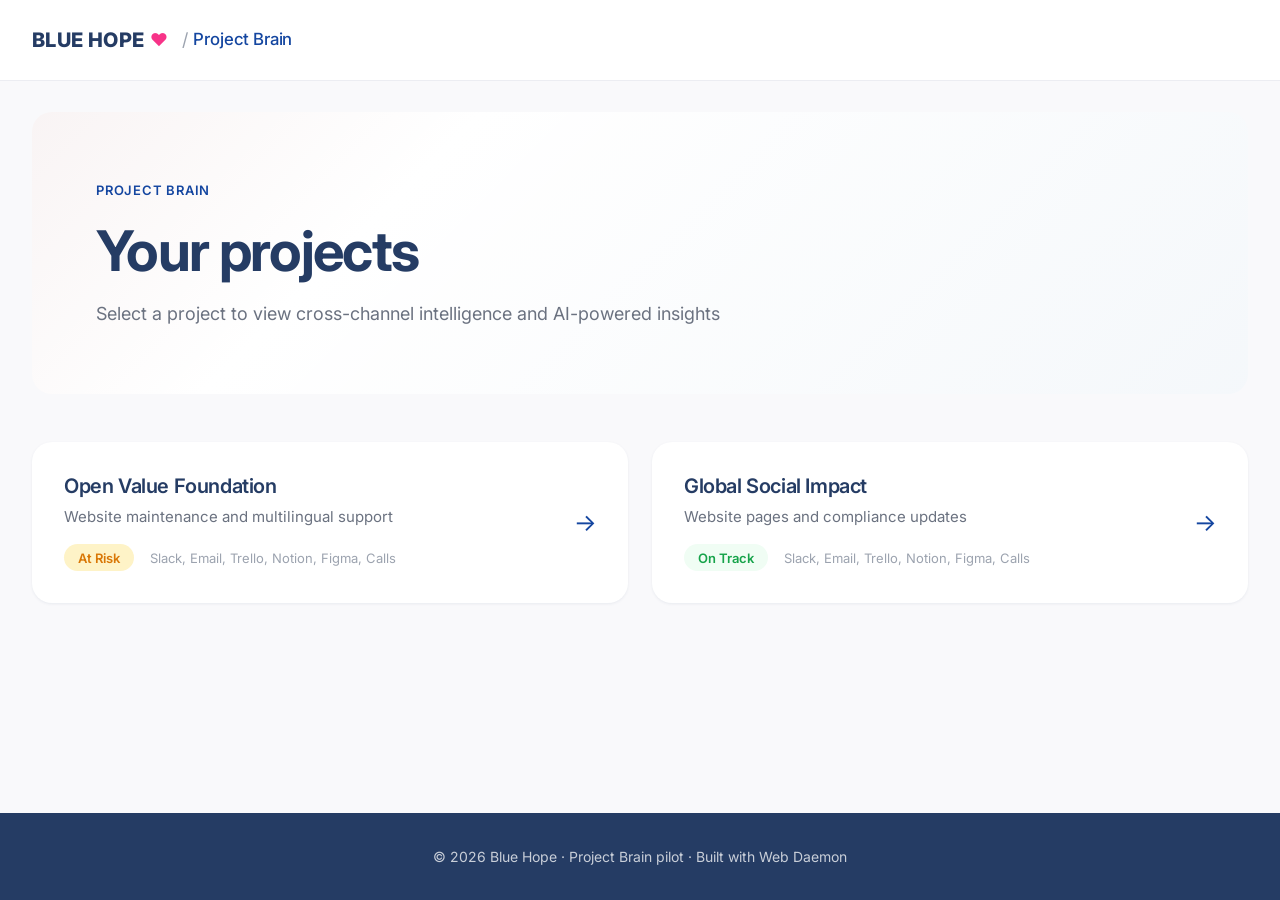
==== commit ed519337: "dev: frontend and data update, added global page with the list of projects" ====
--- a/frontend/index.html
+++ b/frontend/index.html
@@ -14,12 +14,17 @@
     <div id="app">
         <header class="site-header">
             <div class="header-inner">
-                <a class="brand" href="#">
-                    <span class="brand-name">Blue Hope</span>
+                <a class="brand" href="#" id="brand-link">
+                    <span class="brand-name">BLUE HOPE</span>
+                    <span class="brand-heart">♥</span>
                     <span class="brand-divider">/</span>
                     <span class="brand-product">Project Brain</span>
                 </a>
-                <nav class="nav" aria-label="Main views">
+                <div class="project-context" id="project-context" hidden>
+                    <button class="back-btn" id="back-to-projects">← Projects</button>
+                    <span class="current-project" id="current-project-name"></span>
+                </div>
+                <nav class="nav" id="main-nav" aria-label="Main views" hidden>
                     <button class="nav-btn active" data-view="pm">PM Dashboard</button>
                     <button class="nav-btn" data-view="client">Client Portal</button>
                     <button class="nav-btn" data-view="squad">Squad View</button>
@@ -28,7 +33,41 @@
         </header>
 
         <main class="main-content">
-            <div id="pm-view" class="view active">
+            <div id="projects-view" class="view active">
+                <section class="hero">
+                    <p class="eyebrow">Project Brain</p>
+                    <h1>Your projects</h1>
+                    <p class="hero-lead">Select a project to view cross-channel intelligence and AI-powered insights</p>
+                </section>
+
+                <div class="projects-grid">
+                    <button class="project-card" data-project="open-value">
+                        <div class="project-card-content">
+                            <h3>Open Value Foundation</h3>
+                            <p class="project-description">Website maintenance and multilingual support</p>
+                            <div class="project-meta">
+                                <span class="project-status warning">At Risk</span>
+                                <span class="project-channels">Slack, Email, Trello, Notion, Figma, Calls</span>
+                            </div>
+                        </div>
+                        <span class="project-arrow">→</span>
+                    </button>
+
+                    <button class="project-card" data-project="gsi">
+                        <div class="project-card-content">
+                            <h3>Global Social Impact</h3>
+                            <p class="project-description">Website pages and compliance updates</p>
+                            <div class="project-meta">
+                                <span class="project-status healthy">On Track</span>
+                                <span class="project-channels">Slack, Email, Trello, Notion, Figma, Calls</span>
+                            </div>
+                        </div>
+                        <span class="project-arrow">→</span>
+                    </button>
+                </div>
+            </div>
+
+            <div id="pm-view" class="view">
                 <section class="hero">
                     <p class="eyebrow">Pilot demo</p>
                     <h1>Cross-channel intelligence</h1>
--- a/frontend/styles.css
+++ b/frontend/styles.css
@@ -77,21 +77,28 @@
 
 .brand {
     display: flex;
-    align-items: baseline;
-    gap: 0.5rem;
+    align-items: center;
+    gap: 0.35rem;
     text-decoration: none;
 }
 
 .brand-name {
-    font-weight: 700;
+    font-weight: 800;
     font-size: 1.25rem;
     color: var(--bh-navy);
-    letter-spacing: -0.02em;
+    letter-spacing: 0.02em;
+}
+
+.brand-heart {
+    color: var(--bh-pink);
+    font-size: 1.1rem;
+    margin-right: 0.25rem;
 }
 
 .brand-divider {
     color: var(--text-light);
     font-size: 1.125rem;
+    margin-left: 0.25rem;
 }
 
 .brand-product {
@@ -99,6 +106,41 @@
     font-size: 1.05rem;
     color: var(--bh-blue);
     letter-spacing: -0.01em;
+}
+
+.project-context {
+    display: flex;
+    align-items: center;
+    gap: 1rem;
+}
+
+.project-context[hidden],
+#main-nav[hidden] {
+    display: none !important;
+}
+
+.back-btn {
+    padding: 0.5rem 1rem;
+    background: var(--bg);
+    border: none;
+    border-radius: var(--radius-pill);
+    color: var(--text-muted);
+    font-family: var(--font);
+    font-size: 0.875rem;
+    font-weight: 500;
+    cursor: pointer;
+    transition: all 0.2s;
+}
+
+.back-btn:hover {
+    background: var(--bh-navy);
+    color: white;
+}
+
+.current-project {
+    font-weight: 600;
+    color: var(--bh-navy);
+    font-size: 0.9375rem;
 }
 
 .nav {
@@ -193,6 +235,92 @@
     line-height: 1.7;
 }
 
+/* Projects grid */
+.projects-grid {
+    display: grid;
+    grid-template-columns: repeat(auto-fit, minmax(320px, 1fr));
+    gap: 1.5rem;
+}
+
+.project-card {
+    display: flex;
+    align-items: center;
+    justify-content: space-between;
+    padding: 2rem;
+    background: var(--surface);
+    border: none;
+    border-radius: var(--radius);
+    box-shadow: var(--shadow);
+    cursor: pointer;
+    text-align: left;
+    font-family: var(--font);
+    transition: all 0.3s cubic-bezier(0.4, 0, 0.2, 1);
+}
+
+.project-card:hover {
+    box-shadow: var(--shadow-hover);
+    transform: translateY(-2px);
+}
+
+.project-card-content {
+    flex: 1;
+}
+
+.project-card h3 {
+    font-size: 1.25rem;
+    font-weight: 600;
+    color: var(--bh-navy);
+    margin-bottom: 0.5rem;
+    letter-spacing: -0.02em;
+}
+
+.project-description {
+    color: var(--text-muted);
+    font-size: 0.9375rem;
+    margin-bottom: 1rem;
+    line-height: 1.5;
+}
+
+.project-meta {
+    display: flex;
+    align-items: center;
+    gap: 1rem;
+    flex-wrap: wrap;
+}
+
+.project-status {
+    padding: 0.35rem 0.875rem;
+    border-radius: var(--radius-pill);
+    font-size: 0.8125rem;
+    font-weight: 600;
+}
+
+.project-status.healthy {
+    background: #f0fdf4;
+    color: #16a34a;
+}
+
+.project-status.warning {
+    background: #fef3c7;
+    color: #d97706;
+}
+
+.project-channels {
+    color: var(--text-light);
+    font-size: 0.8125rem;
+}
+
+.project-arrow {
+    font-size: 1.5rem;
+    color: var(--bh-blue);
+    margin-left: 1.5rem;
+    transition: transform 0.2s;
+}
+
+.project-card:hover .project-arrow {
+    transform: translateX(4px);
+}
+
 /* Cards - minimal, clean */
 .card {
     background: var(--surface);
@@ -208,21 +336,6 @@
 
 .card-accent {
     background: linear-gradient(180deg, #ffffff 0%, var(--bg) 100%);
-}
-
-.card-alert {
-    position: relative;
-}
-
-.card-alert::before {
-    content: '';
-    position: absolute;
-    left: 0;
-    top: 0;
-    bottom: 0;
-    width: 4px;
-    background: var(--bh-orange);
-    border-radius: var(--radius) 0 0 var(--radius);
 }
 
 .card-label {
@@ -502,18 +615,8 @@
 .progress-fill {
     height: 100%;
     background: linear-gradient(90deg, var(--bh-blue), var(--bh-sky));
-    border-radius: var(--radius-pill);
+    border-radius: 0;
     transition: width 0.6s cubic-bezier(0.4, 0, 0.2, 1);
-}
-
-.progress-fill-labeled {
-    height: 32px;
-    display: flex;
-    align-items: center;
-    justify-content: center;
-    color: white;
-    font-size: 0.8125rem;
-    font-weight: 600;
 }
 
 /* Buttons */
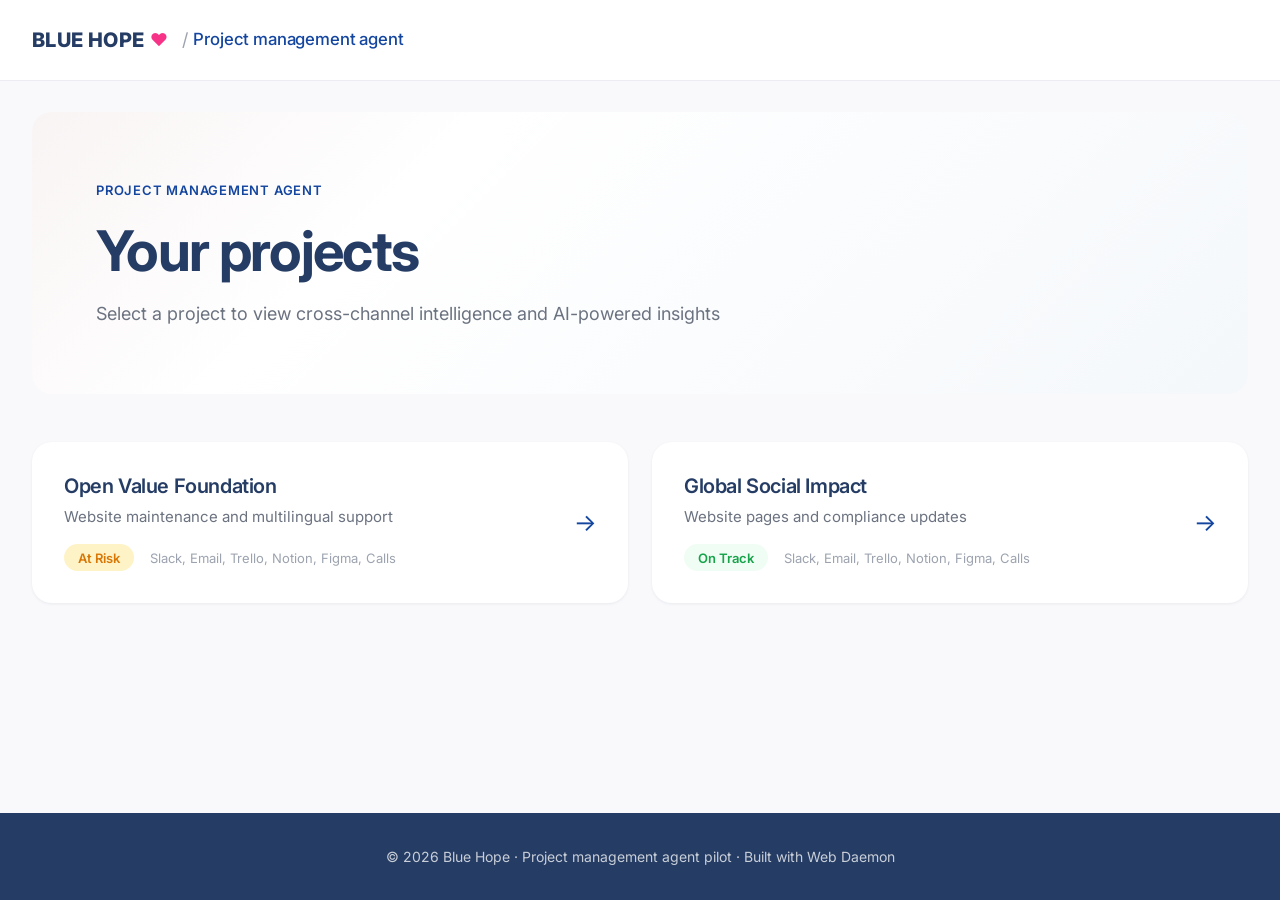
==== commit f61a44d2: "dev: changed name of the project" ====
--- a/frontend/index.html
+++ b/frontend/index.html
@@ -3,7 +3,7 @@
 <head>
     <meta charset="UTF-8">
     <meta name="viewport" content="width=device-width, initial-scale=1.0">
-    <title>Project Brain — Blue Hope</title>
+    <title>Project management agent — Blue Hope</title>
     <link rel="webdaemon" href="../webdaemon.yml">
     <link rel="preconnect" href="https://fonts.googleapis.com">
     <link rel="preconnect" href="https://fonts.gstatic.com" crossorigin>
@@ -18,7 +18,7 @@
                     <span class="brand-name">BLUE HOPE</span>
                     <span class="brand-heart">♥</span>
                     <span class="brand-divider">/</span>
-                    <span class="brand-product">Project Brain</span>
+                    <span class="brand-product">Project management agent</span>
                 </a>
                 <div class="project-context" id="project-context" hidden>
                     <button class="back-btn" id="back-to-projects">← Projects</button>
@@ -35,7 +35,7 @@
         <main class="main-content">
             <div id="projects-view" class="view active">
                 <section class="hero">
-                    <p class="eyebrow">Project Brain</p>
+                    <p class="eyebrow">Project management agent</p>
                     <h1>Your projects</h1>
                     <p class="hero-lead">Select a project to view cross-channel intelligence and AI-powered insights</p>
                 </section>
@@ -215,7 +215,7 @@
         </main>
 
         <footer class="footer">
-            <p>© 2026 Blue Hope · Project Brain pilot · Built with Web Daemon</p>
+            <p>© 2026 Blue Hope · Project management agent pilot · Built with Web Daemon</p>
         </footer>
     </div>
 
